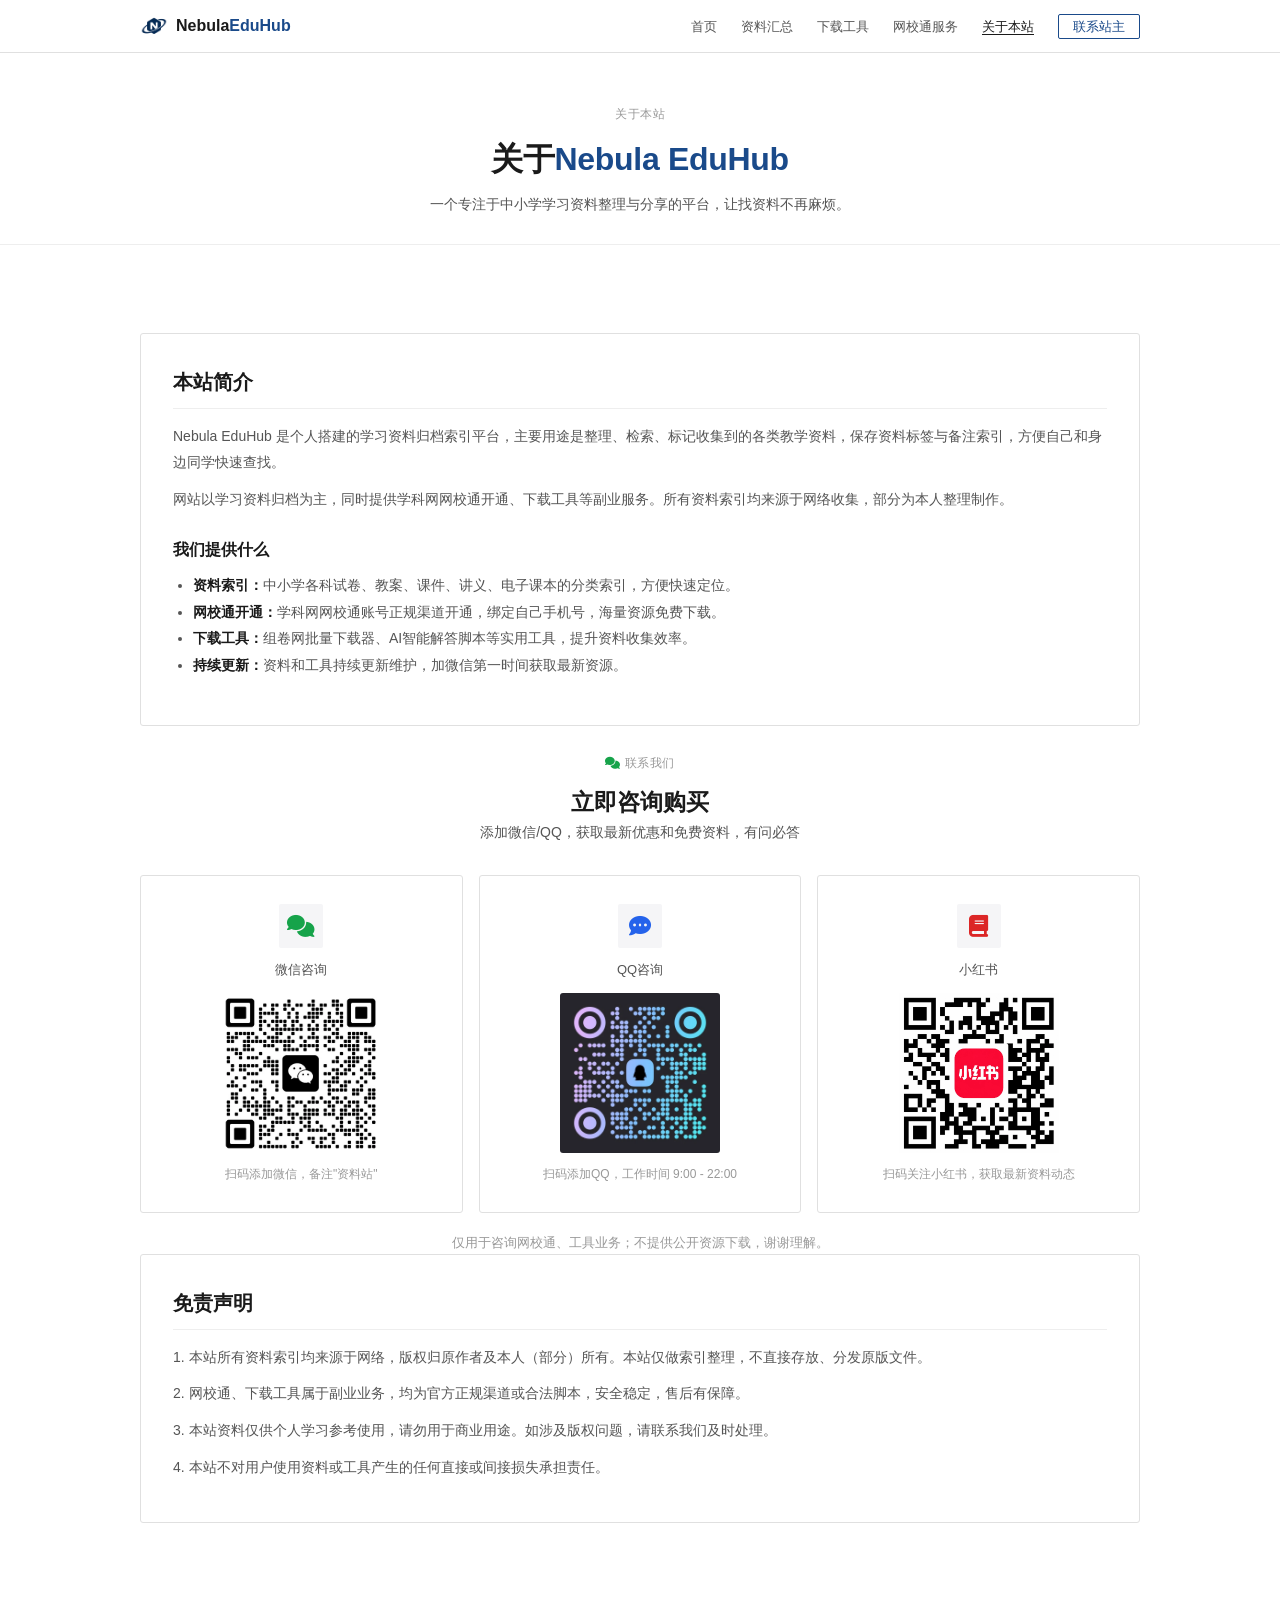
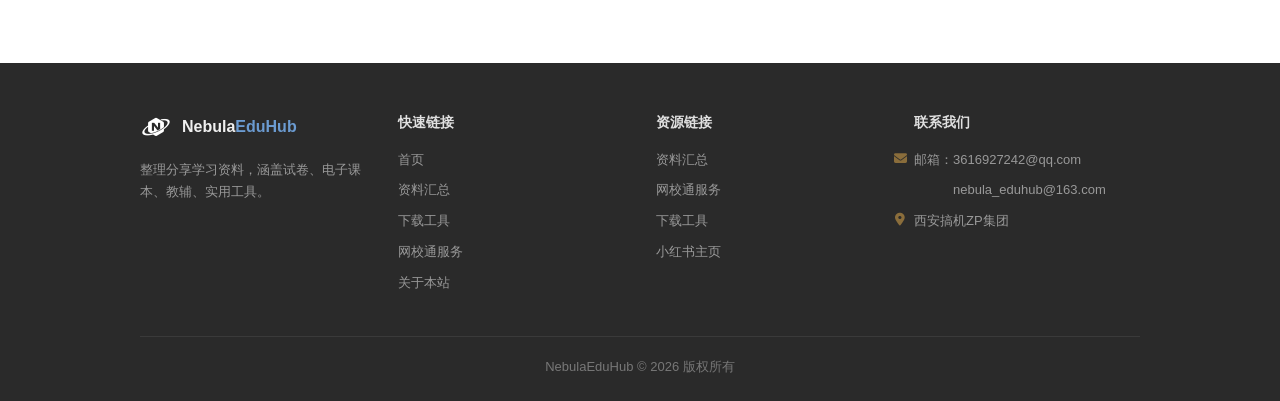
==== about.html @ 8f247d87 "同步JS中favicon版本号到v3" ====
<!DOCTYPE html>
<html lang="zh-CN">
<head>
    <meta charset="UTF-8">
    <meta name="viewport" content="width=device-width, initial-scale=1.0">
    <title>关于本站 - Nebula EduHub</title>
    <link rel="icon" type="image/png" href="favicon-light-32.png?v=3" data-favicon>
    <link rel="icon" href="favicon.ico?v=5" type="image/x-icon">
    <link rel="shortcut icon" href="favicon.ico?v=5" type="image/x-icon">
    <link rel="apple-touch-icon" href="apple-touch-icon-light.png?v=3">
<script>
(function(){
  function setFavicon(dark){
    var s=dark?'dark':'light';
    document.querySelectorAll('link[data-favicon]').forEach(function(l){
      l.href='favicon-'+s+'-32.png?v=3';
    });
    var ati=document.querySelector('link[rel="apple-touch-icon"]');
    if(ati) ati.href='apple-touch-icon-'+s+'.png?v=3';
  }
  var mq=window.matchMedia('(prefers-color-scheme: dark)');
  setFavicon(mq.matches);
  mq.addEventListener('change',function(e){setFavicon(e.matches);});
})();
</script>    <link rel="stylesheet" href="css/style.css">
    <link href="https://cdnjs.cloudflare.com/ajax/libs/font-awesome/6.7.2/css/all.min.css" rel="stylesheet">
</head>
<body>

<!-- 导航栏 -->
<nav class="navbar">
    <div class="container nav-inner">
        <a href="index.html" class="logo">
            <img src="images/logo.png" alt="NebulaEduHub" class="logo-icon">
            <span class="logo-text">Nebula<span>EduHub</span></span>
        </a>
        <ul class="nav-links" id="navLinks">
            <li><a href="index.html">首页</a></li>
            <li><a href="search.html">资料汇总</a></li>
            <li><a href="tools.html">下载工具</a></li>
            <li><a href="packages.html">网校通服务</a></li>
            <li><a href="about.html" class="active">关于本站</a></li>
            <li><a href="#contact" class="nav-cta">联系站主</a></li>
        </ul>
        <button class="menu-toggle" onclick="toggleMenu()"><i class="fa-solid fa-bars"></i></button>
    </div>
</nav>

<!-- 页面标题 -->
<section class="page-hero">
    <div class="container">
        <div class="badge">关于本站</div>
        <h1>关于<span>Nebula EduHub</span></h1>
        <p>一个专注于中小学学习资料整理与分享的平台，让找资料不再麻烦。</p>
    </div>
</section>

<!-- 关于内容 -->
<section class="section" class="mt-0">
    <div class="container">
        <div class="about-content">
            <h3>本站简介</h3>
            <p>Nebula EduHub 是个人搭建的学习资料归档索引平台，主要用途是整理、检索、标记收集到的各类教学资料，保存资料标签与备注索引，方便自己和身边同学快速查找。</p>
            <p>网站以学习资料归档为主，同时提供学科网网校通开通、下载工具等副业服务。所有资料索引均来源于网络收集，部分为本人整理制作。</p>

            <h4>我们提供什么</h4>
            <ul>
                <li><strong>资料索引：</strong>中小学各科试卷、教案、课件、讲义、电子课本的分类索引，方便快速定位。</li>
                <li><strong>网校通开通：</strong>学科网网校通账号正规渠道开通，绑定自己手机号，海量资源免费下载。</li>
                <li><strong>下载工具：</strong>组卷网批量下载器、AI智能解答脚本等实用工具，提升资料收集效率。</li>
                <li><strong>持续更新：</strong>资料和工具持续更新维护，加微信第一时间获取最新资源。</li>
            </ul>
        </div>

        <!-- 联系方式 -->
        <div id="contact" class="section-header" class="mt-50">
            <span class="section-tag"><i class="fa-solid fa-comments text-green"></i> 联系我们</span>
            <h2 class="section-title">立即咨询购买</h2>
            <p class="section-desc">添加微信/QQ，获取最新优惠和免费资料，有问必答</p>
        </div>

        <div class="contact-grid">
            <div class="contact-card">
                <div class="contact-icon" class="icon-bg-green"><i class="fa-solid fa-comments text-green"></i></div>
                <div class="label">微信咨询</div>
                <img src="images/wechat.png" alt="微信二维码" class="qr-img">
                <div class="hint">扫码添加微信，备注"资料站"</div>
            </div>
            <div class="contact-card">
                <div class="contact-icon" class="icon-bg-blue"><i class="fa-solid fa-comment-dots text-blue"></i></div>
                <div class="label">QQ咨询</div>
                <img src="images/qq.png" alt="QQ二维码" class="qr-img">
                <div class="hint">扫码添加QQ，工作时间 9:00 - 22:00</div>
            </div>
            <div class="contact-card">
                <div class="contact-icon" class="icon-bg-pink"><i class="fa-solid fa-book text-red"></i></div>
                <div class="label">小红书</div>
                <img src="images/xiaohongshu.png" alt="小红书二维码" class="qr-img">
                <div class="hint">扫码关注小红书，获取最新资料动态</div>
            </div>
        </div>

        <div class="text-center mt-20">
            <p class="text-small-muted">仅用于咨询网校通、工具业务；不提供公开资源下载，谢谢理解。</p>
        </div>

        <!-- 免责声明 -->
        <div class="about-content" class="mt-40">
            <h3>免责声明</h3>
            <p>1. 本站所有资料索引均来源于网络，版权归原作者及本人（部分）所有。本站仅做索引整理，不直接存放、分发原版文件。</p>
            <p>2. 网校通、下载工具属于副业业务，均为官方正规渠道或合法脚本，安全稳定，售后有保障。</p>
            <p>3. 本站资料仅供个人学习参考使用，请勿用于商业用途。如涉及版权问题，请联系我们及时处理。</p>
            <p>4. 本站不对用户使用资料或工具产生的任何直接或间接损失承担责任。</p>
        </div>
    </div>
</section>

<!-- 页脚 -->
<footer class="footer-new">
    <div class="container">
        <div class="footer-grid">
            <div class="footer-col">
                <div class="footer-brand">
                    <img src="images/logo.png" alt="NebulaEduHub" class="logo-icon">
                    <span>Nebula<span>EduHub</span></span>
                </div>
                <p class="footer-desc">整理分享学习资料，涵盖试卷、电子课本、教辅、实用工具。</p>
            </div>
            <div class="footer-col">
                <h4 class="footer-title">快速链接</h4>
                <ul class="footer-list">
                    <li><a href="index.html">首页</a></li>
                    <li><a href="search.html">资料汇总</a></li>
                    <li><a href="tools.html">下载工具</a></li>
                    <li><a href="packages.html">网校通服务</a></li>
                    <li><a href="about.html">关于本站</a></li>
                </ul>
            </div>
            <div class="footer-col">
                <h4 class="footer-title">资源链接</h4>
                <ul class="footer-list">
                    <li><a href="search.html">资料汇总</a></li>
                    <li><a href="packages.html">网校通服务</a></li>
                    <li><a href="tools.html">下载工具</a></li>
                    <li><a href="https://xhslink.cn/m/7uavnstEfuR" target="_blank">小红书主页</a></li>
                </ul>
            </div>
            <div class="footer-col">
                <h4 class="footer-title">联系我们</h4>
                <ul class="footer-list">
                    <li><i class="fa-solid fa-envelope footer-icon"></i>邮箱：<a href="mailto:3616927242@qq.com">3616927242@qq.com</a></li>
                    <li><span class="footer-spacer">邮箱：</span>nebula_eduhub@163.com</li>
                    <li><i class="fa-solid fa-location-dot footer-icon"></i>西安搞机ZP集团</li>
                </ul>
            </div>
        </div>
        <div class="footer-bottom">
            <p>NebulaEduHub © 2026 版权所有</p>
        </div>
    </div>
</footer>

<script src="js/main.js"></script>
</body>
</html>
---- css/style.css ----
/* ===== Nebula EduHub 统一样式（资深老程序员重构版） ===== */
* { margin: 0; padding: 0; box-sizing: border-box; }

:root {
  --primary: #1a4a8a;
  --primary-dark: #143a6e;
  --primary-light: #eef2f7;
  --accent: #8a6d3b;
  --accent-dark: #6d5630;
  --accent-light: #f5f0e8;
  --text: #1a1a1a;
  --text-secondary: #555;
  --text-muted: #999;
  --bg: #ffffff;
  --bg-alt: #f5f5f7;
  --card: #ffffff;
  --border: #e0e0e0;
  --border-soft: #eee;
  --success: #2a7a2a;
  --success-light: #e8f5e8;
  --danger: #c0392b;
  --radius: 3px;
  --radius-xs: 2px;
  --container-max: 1040px;
  --nav-height: 52px;
}

body {
  font-family: -apple-system, BlinkMacSystemFont, "PingFang SC",
               "Helvetica Neue", "Microsoft YaHei", Arial, sans-serif;
  background: var(--bg);
  color: var(--text);
  line-height: 1.6;
  font-size: 15px;
  -webkit-font-smoothing: antialiased;
}

.container {
  max-width: var(--container-max);
  margin: 0 auto;
  padding: 0 20px;
}

a { color: var(--primary); text-decoration: none; }
a:hover { text-decoration: underline; }

/* ===== 导航栏 ===== */
.navbar {
  background: #fff;
  border-bottom: 1px solid var(--border);
  position: sticky;
  top: 0;
  z-index: 100;
}
.nav-inner {
  display: flex;
  align-items: center;
  justify-content: space-between;
  height: var(--nav-height);
}
.logo {
  font-size: 16px;
  font-weight: 600;
  color: var(--text);
  display: flex;
  align-items: center;
  gap: 8px;
  text-decoration: none;
}
.logo:hover { text-decoration: none; }
.logo-icon {
  width: 28px;
  height: 28px;
  border-radius: var(--radius-xs);
  object-fit: cover;
  display: block;
}
.logo-text span { color: var(--primary); }
.nav-links {
  display: flex;
  gap: 24px;
  list-style: none;
  align-items: center;
}
.nav-links a {
  color: var(--text-secondary);
  font-size: 13px;
  font-weight: 400;
  transition: color .15s;
  text-decoration: none;
}
.nav-links a:hover, .nav-links a.active {
  color: var(--text);
  text-decoration: underline;
  text-underline-offset: 3px;
}
.nav-cta {
  border: 1px solid var(--primary);
  color: var(--primary) !important;
  padding: 4px 14px;
  border-radius: var(--radius-xs);
  font-size: 13px;
  font-weight: 500;
  transition: all .15s;
}
.nav-cta:hover {
  background: var(--primary);
  color: #fff !important;
  text-decoration: none;
}
.menu-toggle {
  display: none;
  background: none;
  border: none;
  font-size: 20px;
  cursor: pointer;
  color: var(--text);
  padding: 4px 8px;
}

/* ===== 页面标题区 ===== */
.page-hero {
  padding: 48px 0 28px;
  text-align: center;
  border-bottom: 1px solid var(--border-soft);
  margin-bottom: 32px;
}
.page-hero .badge {
  display: inline-block;
  font-size: 12px;
  font-weight: 500;
  color: var(--text-muted);
  margin-bottom: 10px;
  letter-spacing: .5px;
}
.page-hero h1 {
  font-size: 32px;
  font-weight: 600;
  margin-bottom: 8px;
  letter-spacing: -.3px;
}
.page-hero h1 span { color: var(--primary); }
.page-hero p {
  font-size: 14px;
  color: var(--text-secondary);
  max-width: 560px;
  margin: 0 auto;
}

/* ===== Hero（首页用，保持原样） ===== */
.hero {
  position: relative;
  min-height: calc(100vh - var(--nav-height));
  display: flex;
  align-items: center;
  padding: 60px 0;
  text-align: center;
  background-image: url('../images/hero-bg.jpg');
  background-size: cover;
  background-position: center;
  background-repeat: no-repeat;
  overflow: hidden;
}
.hero::before {
  content: '';
  position: absolute;
  inset: 0;
  background: rgba(255,255,255,0.7);
  z-index: 1;
}
.hero .container { position: relative; z-index: 2; width: 100%; }
.hero-badge {
  display: inline-flex;
  align-items: center;
  gap: 6px;
  background: var(--primary-light);
  color: var(--primary);
  padding: 5px 14px;
  border-radius: 20px;
  font-size: 13px;
  font-weight: 600;
  margin-bottom: 20px;
}
.hero h1 {
  font-size: 42px;
  font-weight: 800;
  line-height: 1.25;
  margin-bottom: 16px;
  letter-spacing: -0.5px;
}
.hero h1 span {
  color: var(--primary);
  font-size: clamp(1.2rem, 2vw, 1.8rem);
  font-weight: 600;
  display: block;
  text-align: center;
  margin-top: 16px;
}
.hero p {
  font-size: 16px;
  color: var(--text-secondary);
  max-width: 600px;
  margin: 0 auto 28px;
  line-height: 1.8;
}
.hero-buttons {
  display: flex;
  gap: 14px;
  justify-content: center;
  flex-wrap: wrap;
}

/* ===== 按钮 ===== */
.btn {
  display: inline-flex;
  align-items: center;
  gap: 6px;
  padding: 9px 22px;
  border-radius: var(--radius-xs);
  font-size: 14px;
  font-weight: 500;
  text-decoration: none;
  transition: all .15s;
  cursor: pointer;
  border: 1px solid transparent;
  font-family: inherit;
}
.btn:hover { text-decoration: none; }
.btn-primary {
  background: var(--primary);
  color: white;
  border-color: var(--primary);
}
.btn-primary:hover {
  background: var(--primary-dark);
  border-color: var(--primary-dark);
}
.btn-outline {
  background: white;
  color: var(--text);
  border: 1px solid var(--border);
}
.btn-outline:hover {
  border-color: var(--primary);
  color: var(--primary);
}
.btn-accent {
  background: var(--accent);
  color: white;
  border-color: var(--accent);
}
.btn-accent:hover { background: var(--accent-dark); border-color: var(--accent-dark); }
.btn-sm { padding: 7px 16px; font-size: 13px; }

/* ===== 数据统计 ===== */
.stats {
  display: grid;
  grid-template-columns: repeat(3, 1fr);
  gap: 16px;
  max-width: 700px;
  margin: 0 auto 48px;
}
.stat-card {
  background: white;
  border: 1px solid var(--border);
  border-radius: var(--radius);
  padding: 20px 16px;
  text-align: center;
}
.stat-number {
  font-size: 26px;
  font-weight: 600;
  color: var(--primary);
  margin-bottom: 4px;
  line-height: 1.3;
}
.stat-number sup { font-size: 14px; vertical-align: super; }
.stat-label { font-size: 13px; color: var(--text-secondary); }

/* ===== 区块通用 ===== */
.section { padding: 56px 0; }
.section-tight { padding-top: 12px; }
.section-alt {
  background: var(--bg-alt);
  border-top: 1px solid var(--border-soft);
  border-bottom: 1px solid var(--border-soft);
}
.section-header { text-align: center; margin-bottom: 32px; }
.section-tag {
  display: inline-block;
  font-size: 12px;
  font-weight: 500;
  color: var(--text-muted);
  padding: 2px 10px;
  margin-bottom: 10px;
  letter-spacing: .5px;
}
  letter-spacing: .5px;
}
.section-title {
  font-size: 28px;
  font-weight: 600;
  margin-bottom: 6px;
  letter-spacing: -.3px;
}
.section-desc { font-size: 14px; color: var(--text-secondary); }

/* ===== 主推产品卡 ===== */
.featured-card {
  background: var(--card);
  border: 1px solid var(--border);
  border-radius: var(--radius);
  padding: 32px 36px;
  display: grid;
  grid-template-columns: 1fr auto;
  gap: 32px;
  align-items: center;
}
.featured-badge {
  display: inline-block;
  font-size: 11px;
  font-weight: 500;
  color: var(--text-muted);
  border: 1px solid var(--border-soft);
  padding: 2px 8px;
  border-radius: var(--radius-xs);
  margin-bottom: 10px;
  letter-spacing: .5px;
}
.featured-card h3 {
  font-size: 22px;
  font-weight: 600;
  margin-bottom: 8px;
  letter-spacing: -.2px;
}
.featured-card > div > p {
  font-size: 14px;
  color: var(--text-secondary);
  margin-bottom: 16px;
}
.featured-list {
  list-style: none;
  display: grid;
  grid-template-columns: 1fr 1fr;
  gap: 8px 20px;
}
.featured-list li {
  font-size: 13px;
  color: var(--text-secondary);
  display: flex;
  align-items: center;
  gap: 6px;
}
.featured-list li::before {
  content: '✓';
  color: var(--success);
  font-weight: 600;
  font-size: 12px;
}
.featured-price {
  text-align: center;
  padding: 20px 28px;
  background: var(--primary-light);
  border-radius: var(--radius);
  min-width: 170px;
}
.featured-price .label { font-size: 12px; color: var(--text-secondary); margin-bottom: 4px; }
.featured-price .amount { font-size: 28px; font-weight: 600; color: var(--primary); }
.featured-price .amount small { font-size: 14px; font-weight: 500; }
.featured-price .btn {
  margin-top: 12px;
  width: 100%;
  justify-content: center;
  font-size: 13px;
  padding: 8px 16px;
}

/* ===== 筛选标签 ===== */
.filter-tabs {
  display: flex;
  gap: 8px;
  justify-content: center;
  flex-wrap: wrap;
  margin-bottom: 28px;
}
.filter-tab {
  padding: 6px 14px;
  border-radius: var(--radius-xs);
  font-size: 13px;
  font-weight: 500;
  background: white;
  border: 1px solid var(--border);
  color: var(--text-secondary);
  cursor: pointer;
  transition: all .15s;
  font-family: inherit;
}
.filter-tab:hover { border-color: var(--primary); color: var(--primary); }
.filter-tab.active { background: var(--primary); border-color: var(--primary); color: white; }

/* 筛选栏 */
.filter-bar {
  background: white;
  border: 1px solid var(--border);
  border-radius: var(--radius);
  padding: 18px 22px;
  margin-bottom: 24px;
  display: flex;
  gap: 12px;
  flex-wrap: wrap;
  align-items: flex-end;
  justify-content: center;
  margin-top: 16px;
}
.filter-bar .field { display: flex; flex-direction: column; gap: 4px; }
.filter-bar label { font-size: 12px; color: var(--text-muted); font-weight: 500; }
.filter-bar select, .filter-bar input {
  padding: 7px 12px;
  border: 1px solid var(--border);
  border-radius: var(--radius-xs);
  font-size: 13px;
  color: var(--text);
  background: white;
  font-family: inherit;
  min-width: 120px;
}
.filter-bar select:focus, .filter-bar input:focus {
  outline: none;
  border-color: var(--primary);
}
.filter-bar .btn { align-self: flex-end; }

/* ===== 资料卡片网格 ===== */
.resource-grid {
  display: grid;
  grid-template-columns: repeat(3, 1fr);
  gap: 16px;
}
.resource-card {
  background: var(--card);
  border: 1px solid var(--border);
  border-radius: var(--radius);
  padding: 20px;
  transition: border-color .15s;
  display: flex;
  flex-direction: column;
}
.resource-card:hover { border-color: var(--primary); }
.resource-icon {
  width: 36px;
  height: 36px;
  border-radius: var(--radius-xs);
  display: flex;
  align-items: center;
  justify-content: center;
  font-size: 16px;
  margin-bottom: 10px;
  background: #f5f5f7;
  color: var(--text-secondary);
}
.resource-icon i { font-size: 16px; }
.resource-type {
  display: inline-block;
  font-size: 11px;
  font-weight: 500;
  padding: 2px 8px;
  border-radius: var(--radius-xs);
  margin-bottom: 8px;
  color: var(--text-muted);
  border: 1px solid var(--border-soft);
  background: transparent;
}
.resource-card h4 {
  font-size: 15px;
  font-weight: 600;
  margin-bottom: 6px;
  line-height: 1.4;
}
.resource-meta {
  display: flex;
  gap: 10px;
  font-size: 12px;
  color: var(--text-muted);
  margin-bottom: 10px;
  flex-wrap: wrap;
}
.resource-desc {
  font-size: 13px;
  color: var(--text-secondary);
  line-height: 1.6;
  margin-bottom: 14px;
  flex: 1;
}
.resource-footer {
  display: flex;
  align-items: center;
  justify-content: space-between;
  padding-top: 12px;
  border-top: 1px solid var(--border-soft);
}
.resource-price { font-size: 16px; font-weight: 600; }
.resource-price.free { color: var(--success); }
.resource-price.paid { color: var(--accent-dark); }
.resource-btn {
  padding: 6px 14px;
  border-radius: var(--radius-xs);
  font-size: 12px;
  font-weight: 500;
  text-decoration: none;
  cursor: pointer;
  border: 1px solid var(--border);
  transition: all .15s;
  font-family: inherit;
  background: #fff;
  color: var(--text-secondary);
}
.btn-get { background: var(--primary-light); color: var(--primary); border-color: var(--primary-light); }
.btn-get:hover { background: var(--primary); color: white; border-color: var(--primary); text-decoration: none; }
.btn-buy { background: var(--accent-light); color: var(--accent-dark); border-color: var(--accent-light); }
.btn-buy:hover { background: var(--accent); color: white; border-color: var(--accent); text-decoration: none; }
.btn-xhs { background: #fff; border-color: #ff2442; color: #ff2442; }
.btn-xhs:hover { background: #fff0f2; text-decoration: none; }

/* 图标颜色工具类 */
.text-blue   { color: #2563eb; }
.text-green  { color: #16a34a; }
.text-yellow { color: #ca8a04; }
.text-indigo { color: #4f46e5; }
.text-pink   { color: #db2777; }
.text-red    { color: #dc2626; }

/* ===== 价格表 ===== */
.pricing-wrap {
  background: white;
  border: 1px solid var(--border);
  border-radius: var(--radius);
  padding: 28px;
  margin-bottom: 24px;
}
.pricing-wrap h3 { font-size: 18px; font-weight: 600; margin-bottom: 6px; text-align: center; }
.pricing-wrap .sub { text-align: center; font-size: 13px; color: var(--text-secondary); margin-bottom: 24px; }
.pricing-table { width: 100%; border-collapse: collapse; font-size: 14px; }
.pricing-table th, .pricing-table td { padding: 12px 16px; text-align: center; border-bottom: 1px solid var(--border-soft); }
.pricing-table th { background: var(--bg-alt); font-weight: 600; color: var(--text-secondary); font-size: 13px; }
.pricing-table th:first-child, .pricing-table td:first-child { text-align: left; }
.pricing-table td:first-child { font-weight: 500; }
.pricing-table tr:last-child td { border-bottom: none; }
.pricing-table .highlight { color: var(--primary); font-weight: 600; }
.pricing-notes {
  background: var(--accent-light);
  border: 1px solid #e8dcc8;
  border-radius: var(--radius);
  padding: 20px 24px;
}
.pricing-notes h4 { font-size: 14px; font-weight: 600; color: var(--accent-dark); margin-bottom: 10px; }
.pricing-notes ol { padding-left: 20px; font-size: 13px; color: var(--text-secondary); line-height: 1.9; }
.pricing-notes strong { color: var(--text); }

/* 套餐卡片 */
.package-grid {
  display: grid;
  grid-template-columns: repeat(3, 1fr);
  gap: 16px;
  margin-bottom: 30px;
}
.package-card {
  background: white;
  border: 1px solid var(--border);
  border-radius: var(--radius);
  padding: 28px 24px;
  text-align: center;
  position: relative;
  transition: border-color .15s;
}
.package-card:hover { border-color: var(--primary); }
.package-card.featured { border-color: var(--primary); }
.package-card .badge {
  position: absolute;
  top: -10px;
  left: 50%;
  transform: translateX(-50%);
  background: var(--primary);
  color: white;
  font-size: 11px;
  font-weight: 500;
  padding: 3px 12px;
  border-radius: var(--radius-xs);
}
.package-card h4 { font-size: 16px; font-weight: 600; margin-bottom: 6px; }
.package-card .desc { font-size: 13px; color: var(--text-muted); margin-bottom: 18px; }
.package-card .price { font-size: 28px; font-weight: 600; color: var(--primary); margin-bottom: 4px; }
.package-card .price small { font-size: 14px; font-weight: 500; color: var(--text-muted); }
.package-card .unit { font-size: 12px; color: var(--text-muted); margin-bottom: 20px; }
.package-card ul { list-style: none; text-align: left; margin-bottom: 24px; }
.package-card li {
  font-size: 13px;
  color: var(--text-secondary);
  padding: 5px 0;
  display: flex;
  align-items: center;
  gap: 8px;
}
.package-card li::before { content: '✓'; color: var(--success); font-weight: 600; }
.package-card .btn { width: 100%; justify-content: center; }

/* ===== 工具卡片 ===== */
.tool-grid {
  display: grid;
  grid-template-columns: repeat(3, 1fr);
  gap: 16px;
}
.tool-card {
  background: white;
  border: 1px solid var(--border);
  border-radius: var(--radius);
  padding: 22px;
  position: relative;
  transition: border-color .15s;
}
.tool-card:hover { border-color: var(--primary); }
.tool-tag {
  position: absolute;
  top: 16px; right: 16px;
  font-size: 11px;
  font-weight: 500;
  padding: 2px 8px;
  border-radius: var(--radius-xs);
  border: 1px solid var(--border-soft);
}
.tag-hot { background: #fff; color: var(--danger); border-color: #f5c6c6; }
.tag-new { background: #fff; color: var(--primary); border-color: #c6d8f0; }
.tool-icon {
  width: 40px;
  height: 40px;
  border-radius: var(--radius-xs);
  display: flex;
  align-items: center;
  justify-content: center;
  font-size: 20px;
  margin-bottom: 12px;
  background: #f5f5f7;
  color: var(--text-secondary);
}
.tool-card h4 { font-size: 16px; font-weight: 600; margin-bottom: 8px; }
.tool-card > p { font-size: 13px; color: var(--text-secondary); line-height: 1.6; margin-bottom: 14px; }
.tool-features { list-style: none; margin-bottom: 18px; }
.tool-features li {
  font-size: 12px;
  color: var(--text-secondary);
  padding: 3px 0;
  display: flex;
  align-items: center;
  gap: 6px;
}
.tool-features li::before { content: '✓'; color: var(--success); font-weight: 600; font-size: 11px; }
.tool-footer {
  display: flex;
  align-items: center;
  justify-content: space-between;
  padding-top: 12px;
  border-top: 1px solid var(--border-soft);
}
.tool-price { font-size: 16px; font-weight: 600; color: var(--accent-dark); }
.tool-price small { font-size: 12px; font-weight: 500; color: var(--text-muted); }

/* ===== 流程步骤 ===== */
.steps {
  display: grid;
  grid-template-columns: repeat(4, 1fr);
  gap: 16px;
}
.step-card {
  background: white;
  border: 1px solid var(--border);
  border-radius: var(--radius);
  padding: 24px 20px;
  text-align: center;
}
.step-number {
  width: 32px;
  height: 32px;
  background: var(--primary);
  color: white;
  border-radius: 50%;
  display: flex;
  align-items: center;
  justify-content: center;
  font-size: 14px;
  font-weight: 600;
  margin: 0 auto 12px;
}
.step-card h4 { font-size: 15px; font-weight: 600; margin-bottom: 6px; }
.step-card p { font-size: 12px; color: var(--text-secondary); line-height: 1.6; }

/* ===== 联系卡片 ===== */
.contact-grid {
  display: grid;
  grid-template-columns: repeat(3, 1fr);
  gap: 16px;
}
.contact-card {
  background: white;
  border: 1px solid var(--border);
  border-radius: var(--radius);
  padding: 28px 24px;
  text-align: center;
  transition: border-color .15s;
}
.contact-card:hover { border-color: var(--primary); }
.contact-icon {
  width: 44px;
  height: 44px;
  border-radius: var(--radius-xs);
  display: flex;
  align-items: center;
  justify-content: center;
  font-size: 22px;
  margin: 0 auto 12px;
  background: #f5f5f7;
  color: var(--text-secondary);
}
.contact-card .label { font-size: 13px; color: var(--text-secondary); margin-bottom: 4px; }
.contact-card .value { font-size: 16px; font-weight: 600; margin-bottom: 4px; word-break: break-all; }
.contact-card .hint { font-size: 12px; color: var(--text-muted); }
.contact-card .btn { margin-top: 14px; font-size: 13px; padding: 7px 18px; }

/* 关于页内容 */
.about-content {
  background: white;
  border: 1px solid var(--border);
  border-radius: var(--radius);
  padding: 32px;
  margin-bottom: 24px;
}
.about-content h3 {
  font-size: 20px;
  font-weight: 600;
  margin-bottom: 14px;
  padding-bottom: 10px;
  border-bottom: 1px solid var(--border-soft);
}
.about-content h4 { font-size: 16px; font-weight: 600; margin: 24px 0 10px; color: var(--text); }
.about-content p { font-size: 14px; color: var(--text-secondary); line-height: 1.9; margin-bottom: 10px; }
.about-content ul { padding-left: 20px; margin-bottom: 14px; }
.about-content li { font-size: 14px; color: var(--text-secondary); line-height: 1.9; }
.about-content strong { color: var(--text); }

/* 搜索框 */
.search-hero { max-width: 600px; margin: 0 auto 30px; }
.search-input-wrap {
  display: flex;
  background: white;
  border: 1px solid var(--border);
  border-radius: var(--radius-xs);
  padding: 4px;
  gap: 6px;
  transition: border-color .15s;
}
.search-input-wrap:focus-within { border-color: var(--primary); }
.search-input-wrap input {
  flex: 1;
  border: none;
  outline: none;
  padding: 8px 12px;
  font-size: 14px;
  color: var(--text);
  background: transparent;
  font-family: inherit;
}
.search-input-wrap input::placeholder { color: var(--text-muted); }
.search-input-wrap .btn { padding: 8px 22px; }

/* 资料列表（紧凑） */
.resource-list { display: flex; flex-direction: column; gap: 12px; }
.resource-row {
  background: white;
  border: 1px solid var(--border);
  border-radius: var(--radius);
  padding: 16px 20px;
  display: flex;
  align-items: center;
  gap: 16px;
  transition: border-color .15s;
}
.resource-row:hover { border-color: var(--primary); }
.resource-row .icon {
  width: 36px;
  height: 36px;
  border-radius: var(--radius-xs);
  display: flex;
  align-items: center;
  justify-content: center;
  font-size: 18px;
  flex-shrink: 0;
  background: #f5f5f7;
  color: var(--text-secondary);
}
.resource-row .body { flex: 1; min-width: 0; }
.resource-row h4 { font-size: 14px; font-weight: 600; margin-bottom: 4px; }
.resource-row .tags { display: flex; gap: 6px; flex-wrap: wrap; }
.resource-row .tag {
  font-size: 11px;
  padding: 2px 8px;
  border-radius: var(--radius-xs);
  background: var(--bg-alt);
  color: var(--text-secondary);
  font-weight: 500;
}
.resource-row .note { font-size: 12px; color: var(--text-muted); margin-top: 4px; }
.resource-row .action { flex-shrink: 0; }
.list-tip {
  text-align: center;
  font-size: 13px;
  color: var(--text-muted);
  margin-top: 20px;
  padding: 14px;
  background: white;
  border: 1px dashed var(--border);
  border-radius: var(--radius);
}

/* ===== 页脚 ===== */
.footer-new {
  background: #2a2a2a;
  color: #999;
  padding: 48px 0 24px;
  margin-top: 60px;
}
.footer-grid {
  display: grid;
  grid-template-columns: repeat(4, 1fr);
  gap: 32px;
  margin-bottom: 32px;
}
.footer-col { display: flex; flex-direction: column; }
.footer-brand {
  display: flex;
  align-items: center;
  gap: 10px;
  margin-bottom: 16px;
  font-size: 16px;
  font-weight: 600;
  color: #f0f0f0;
}
.footer-brand .logo-icon {
  width: 32px;
  height: 32px;
  border-radius: var(--radius-xs);
  object-fit: cover;
  display: block;
  filter: brightness(0) invert(1);
}
.footer-brand span span { color: #6b9bd1; }
.footer-desc { font-size: 13px; line-height: 1.7; color: #999; margin: 0; }
.footer-title { font-size: 14px; font-weight: 600; color: #e0e0e0; margin-bottom: 16px; }
.footer-list { list-style: none; padding: 0; margin: 0; }
.footer-list li { margin-bottom: 10px; font-size: 13px; position: relative; }
.footer-list a { color: #999; text-decoration: none; transition: color .15s; }
.footer-list a:hover { color: #6b9bd1; }
.footer-bottom {
  border-top: 1px solid #3a3a3a;
  padding-top: 20px;
  text-align: center;
  font-size: 13px;
  color: #777;
}
.footer-bottom p { margin: 0; }
.footer-icon {
  color: var(--accent);
  position: absolute;
  left: -22px;
  top: 2px;
  width: 16px;
  text-align: center;
}

/* ===== 近日动态卡片 ===== */
.news-grid {
  display: grid;
  grid-template-columns: repeat(3, 1fr);
  gap: 24px;
}
.news-card {
  background: #fff;
  border-radius: 10px;
  overflow: hidden;
  transition: all .25s ease;
  display: flex;
  flex-direction: column;
}
.news-card:hover {
  transform: translateY(-4px);
  box-shadow: 0 12px 32px rgba(0, 0, 0, 0.1);
}
.news-cover {
  position: relative;
  width: 100%;
  height: 200px;
  overflow: hidden;
}
.news-cover img {
  width: 100%;
  height: 100%;
  object-fit: cover;
  transition: transform .4s ease;
}
.news-card:hover .news-cover img {
  transform: scale(1.05);
}
.news-badge {
  position: absolute;
  top: 14px;
  right: 14px;
  padding: 4px 12px;
  border-radius: 4px;
  font-size: 12px;
  font-weight: 600;
  color: white;
  z-index: 2;
}
.news-badge.hot { background: var(--danger); }
.news-badge.new { background: var(--primary); }
.news-body {
  padding: 20px 22px;
  flex: 1;
  display: flex;
  flex-direction: column;
}
.news-title {
  font-size: 17px;
  font-weight: 600;
  color: var(--text);
  margin-bottom: 10px;
  line-height: 1.4;
}
.news-desc {
  font-size: 13px;
  color: var(--text-secondary);
  line-height: 1.7;
  margin-bottom: 18px;
  flex: 1;
}
.news-footer {
  display: flex;
  align-items: center;
  justify-content: space-between;
  padding-top: 14px;
  border-top: 1px solid var(--border-soft);
}
.news-date {
  font-size: 13px;
  color: var(--text-muted);
}
.news-link {
  font-size: 13px;
  font-weight: 600;
  color: var(--primary);
  text-decoration: none;
  transition: color .15s;
}
.news-link:hover {
  color: var(--primary-dark);
  text-decoration: none;
}
@media (max-width: 900px) {
  .news-grid { grid-template-columns: repeat(2, 1fr); }
}
@media (max-width: 640px) {
  .news-grid { grid-template-columns: 1fr; }
}
/* ===== 资料卡片（资料汇总/首页通用）===== */
.material-grid {
  display: grid;
  grid-template-columns: repeat(3, 1fr);
  gap: 16px;
}
.material-card {
  background: #fff;
  border: 1px solid #e0e7ef;
  border-radius: 6px;
  overflow: hidden;
  display: flex;
  flex-direction: column;
  transition: all .2s;
  position: relative;
}
.material-card::before {
  content: '';
  position: absolute;
  top: 0; left: 0; right: 0;
  height: 2px;
  background: linear-gradient(90deg, #0066ff, #00d4ff);
  z-index: 2;
}
.material-card:hover {
  border-color: #0066ff;
  box-shadow: 0 4px 24px rgba(0, 102, 255, 0.18);
  transform: translateY(-3px);
}
.material-cover {
  width: 100%;
  height: 96px;
  background-size: cover;
  background-position: center;
  background-repeat: no-repeat;
  flex-shrink: 0;
  position: relative;
}
.material-cover::after {
  content: '';
  position: absolute;
  inset: 0;
  background: linear-gradient(180deg, transparent 50%, rgba(0,0,0,0.15) 100%);
}
.material-info {
  padding: 14px 16px;
  flex: 1;
  display: flex;
  flex-direction: column;
}
.material-name {
  font-size: 14px;
  font-weight: 600;
  color: #1a1a1a;
  margin-bottom: 8px;
  line-height: 1.4;
  display: -webkit-box;
  -webkit-line-clamp: 2;
  -webkit-box-orient: vertical;
  overflow: hidden;
}
.material-meta {
  font-size: 12px;
  color: #888;
  margin-bottom: 12px;
  flex: 1;
  line-height: 1.5;
}
.material-actions {
  display: flex;
  gap: 8px;
  padding-top: 12px;
  border-top: 1px solid #f0f2f5;
}
.material-btn {
  flex: 1;
  padding: 7px 0;
  border-radius: 4px;
  font-size: 12px;
  font-weight: 500;
  text-decoration: none;
  cursor: pointer;
  border: 1px solid #e0e7ef;
  background: #fff;
  color: #555;
  text-align: center;
  transition: all .15s;
  font-family: inherit;
}
.material-btn:hover { text-decoration: none; }
.btn-preview {
  background: #0066ff;
  border-color: #0066ff;
  color: #fff;
}
.btn-preview:hover {
  background: #0052cc;
  border-color: #0052cc;
  box-shadow: 0 2px 10px rgba(0, 102, 255, 0.35);
}
.btn-download {
  background: #fff;
  border-color: #0066ff;
  color: #0066ff;
}
.btn-download:hover { background: #f0f5ff; }
.btn-xhs {
  background: #fff;
  border-color: #ff2442;
  color: #ff2442;
}
.btn-xhs:hover { background: #fff0f2; }
@media (max-width: 900px) {
  .material-grid { grid-template-columns: repeat(2, 1fr); }
}
@media (max-width: 640px) {
  .material-grid { grid-template-columns: 1fr; }
}
/* ===== 工具类 ===== */
.text-center { text-align: center; }
.mt-0 { margin-top: 0 !important; }
.mt-20 { margin-top: 20px; }
.mt-30 { margin-top: 30px; }
.mt-40 { margin-top: 40px; }
.mt-50 { margin-top: 50px; }
.muted { color: var(--text-muted); }
.offline { opacity: 0.6; position: relative; }
.offline-badge {
  position: absolute;
  top: 12px; right: 12px;
  background: #c0392b;
  color: white;
  padding: 4px 10px;
  border-radius: var(--radius-xs);
  font-size: 12px;
  font-weight: 600;
  z-index: 1;
}
.tool-card.offline .tool-features li { color: var(--text-muted); }
.tool-card.offline .tool-price {
  color: var(--text-muted);
  text-decoration: line-through;
}
.btn-offline {
  background: var(--bg-alt);
  color: var(--text-muted);
  padding: 8px 16px;
  border-radius: var(--radius-xs);
  font-size: 13px;
  font-weight: 600;
  cursor: not-allowed;
  display: inline-block;
}
.icon-bg-blue   { background: #e8f0fe !important; }
.icon-bg-green  { background: #e6f4ea !important; }
.icon-bg-yellow { background: #fef7e0 !important; }
.icon-bg-pink   { background: #fce7f3 !important; }
.icon-bg-indigo { background: #e0e7ff !important; }
.icon-bg-red    { background: #fee2e2 !important; }
.search-btn {
  padding: 8px 24px;
  border: none;
  border-radius: var(--radius-xs);
  background: var(--primary);
  color: white;
  font-size: 14px;
  font-weight: 600;
  cursor: pointer;
  white-space: nowrap;
  font-family: inherit;
}
.filter-btn {
  padding: 8px 18px;
  border: 1px solid var(--primary);
  border-radius: var(--radius-xs);
  font-size: 14px;
  background: var(--primary);
  cursor: pointer;
  color: white;
  font-weight: 600;
  font-family: inherit;
}
.filter-btn-reset {
  padding: 8px 18px;
  border: 1px solid var(--border);
  border-radius: var(--radius-xs);
  font-size: 14px;
  background: var(--bg-alt);
  cursor: pointer;
  color: var(--text-secondary);
  font-family: inherit;
}
.footer-spacer { visibility: hidden; }
.qr-img {
  width: 160px;
  height: 160px;
  margin: 12px auto;
  border-radius: var(--radius);
  display: block;
}
.text-small-muted {
  font-size: 13px;
  color: var(--text-muted);
}
.toggle-all-btn {
  padding: 10px 32px;
  border: none;
  border-radius: var(--radius-xs);
  background: var(--primary);
  color: white;
  font-size: 15px;
  font-weight: 600;
  cursor: pointer;
  transition: all .15s;
  font-family: inherit;
}
.toggle-all-btn:hover { background: var(--primary-dark); }
.toggle-all-btn.expanded { background: var(--text-secondary); }
.toggle-all-btn.expanded:hover { background: var(--text); }
#toggleAllWrap { margin-bottom: 32px; }
.filter-result {
  text-align: center;
  margin-top: 12px;
  font-size: 13px;
  color: var(--text-muted);
}
.empty-state {
  text-align: center;
  padding: 60px 20px;
  color: var(--text-muted);
}
.empty-state .icon { font-size: 48px; margin-bottom: 16px; }
.empty-state .title { font-size: 16px; }
.empty-state .hint { font-size: 13px; margin-top: 8px; }
.xhs-inline-btn {
  background: #fce7f3;
  color: #be185d;
}
.grid-full { grid-column: 1 / -1; }
/* ===== 响应式 ===== */
@media (max-width: 900px) {
  .resource-grid, .tool-grid, .contact-grid, .package-grid {
    grid-template-columns: repeat(2, 1fr);
  }
  .steps { grid-template-columns: repeat(2, 1fr); }
  .featured-card { grid-template-columns: 1fr; }
  .featured-price { width: 100%; }
}
@media (max-width: 640px) {
  .nav-links { display: none; }
  .nav-cta { display: none; }
  .menu-toggle { display: block; }
  .nav-links.mobile-open {
    display: flex;
    flex-direction: column;
    position: absolute;
    top: var(--nav-height); left: 0; right: 0;
    background: white;
    padding: 16px 20px;
    border-bottom: 1px solid var(--border);
    gap: 14px;
    align-items: flex-start;
  }
  .nav-links.mobile-open .nav-cta { display: inline-block; margin-top: 4px; }
  .hero h1 { font-size: 30px; }
  .hero { padding: 40px 0 30px; }
  .page-hero h1 { font-size: 26px; }
  .stats { grid-template-columns: 1fr; gap: 12px; }
  .resource-grid, .tool-grid, .contact-grid, .steps, .package-grid {
    grid-template-columns: 1fr;
  }
  .section-title { font-size: 22px; }
  .featured-list { grid-template-columns: 1fr; }
  .pricing-table { font-size: 12px; }
  .pricing-table th, .pricing-table td { padding: 10px 8px; }
  .filter-bar { flex-direction: column; align-items: stretch; }
  .filter-bar select, .filter-bar input { width: 100%; }
  .resource-row { flex-direction: column; align-items: flex-start; }
  .resource-row .action { width: 100%; }
  .resource-row .action .btn { width: 100%; justify-content: center; }
  .about-content { padding: 24px 20px; }
  .footer-grid { grid-template-columns: repeat(2, 1fr); gap: 24px; }
}
@media (max-width: 480px) {
  .footer-grid { grid-template-columns: 1fr; }
}
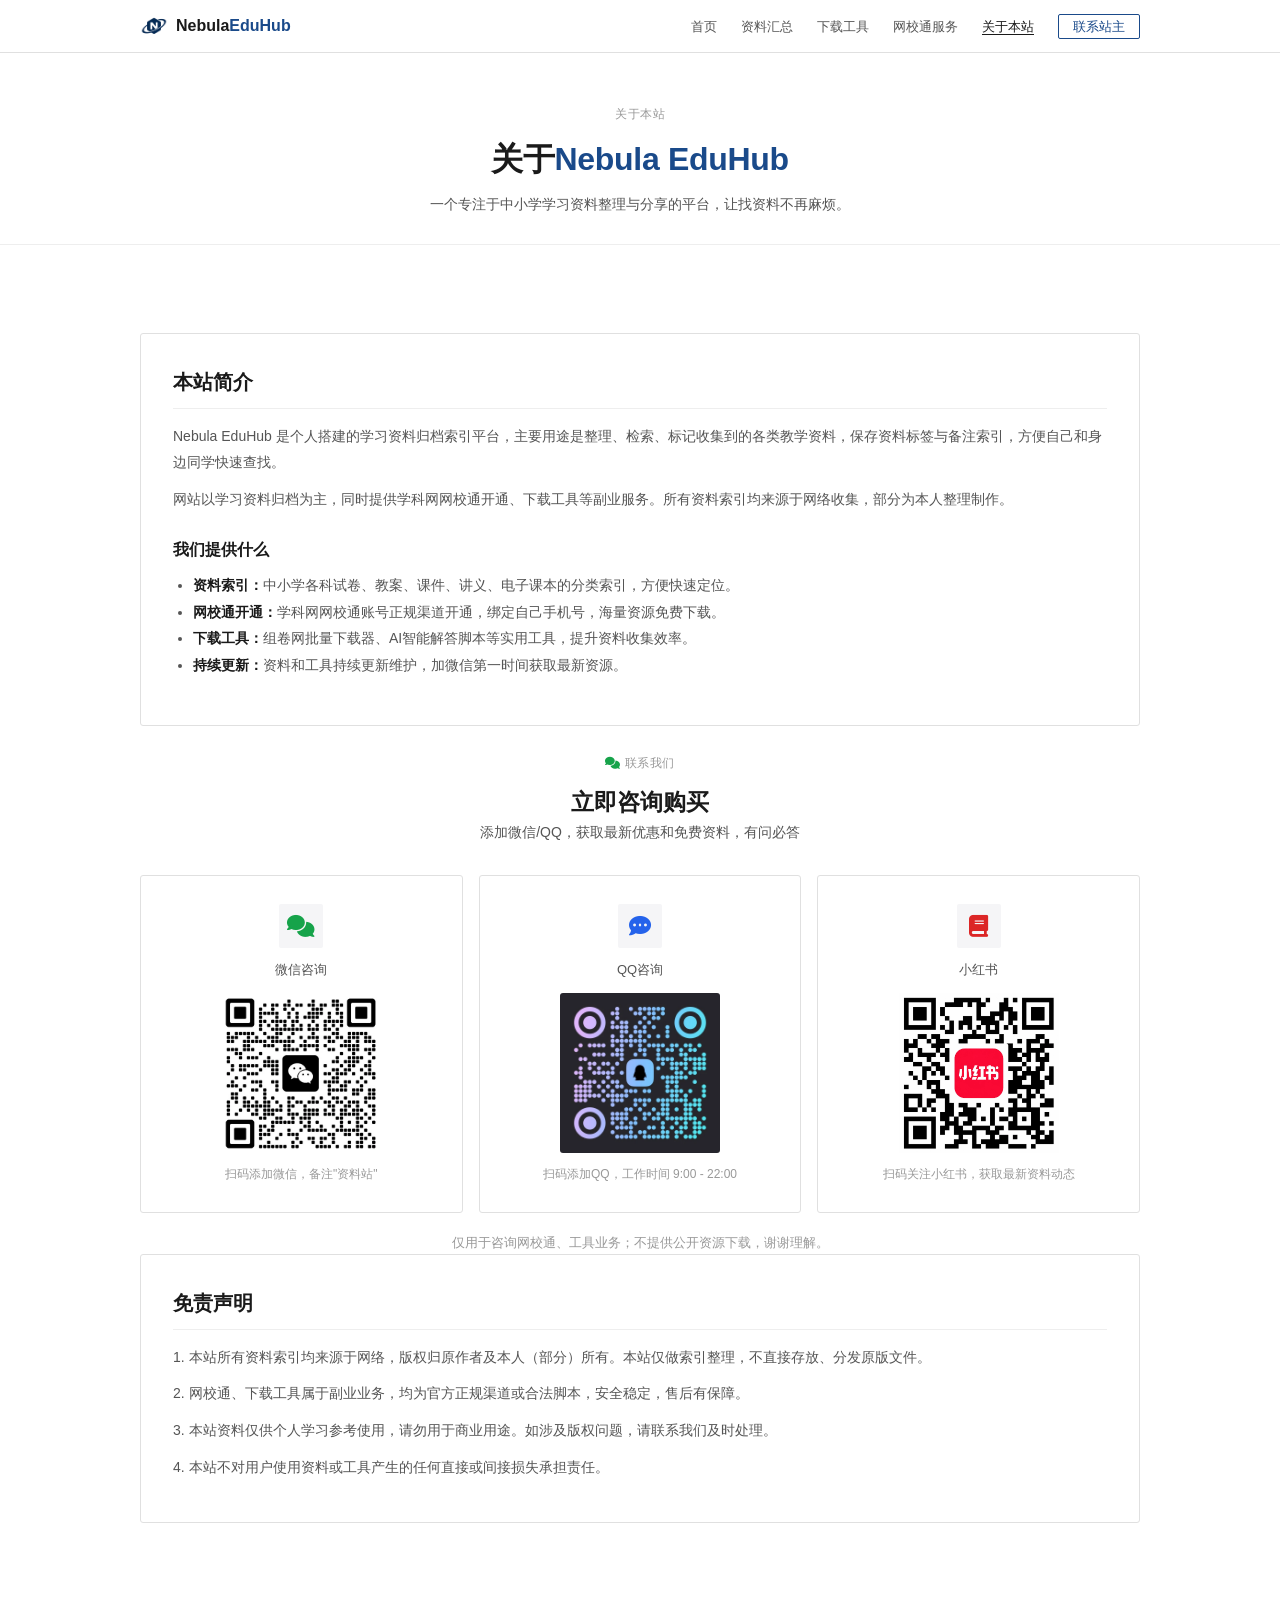
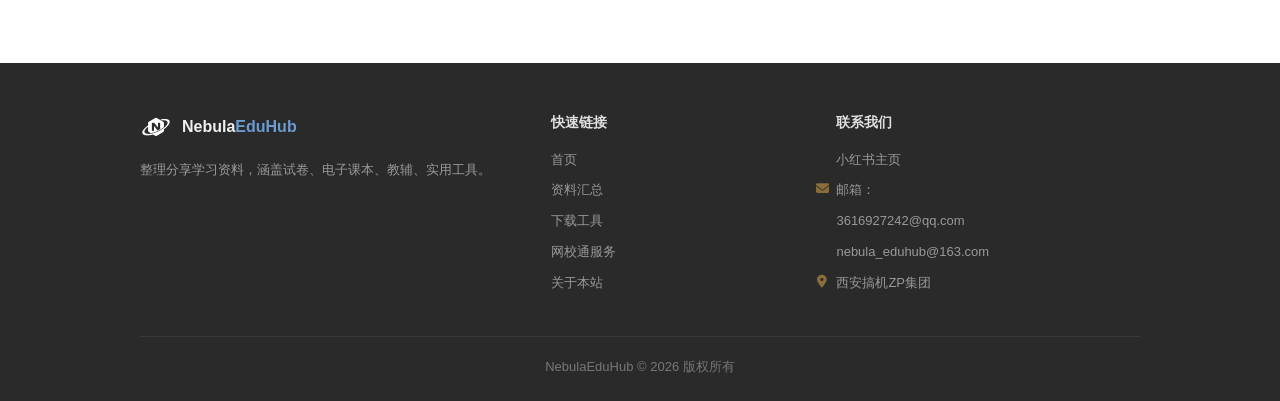
==== commit 067d9b79: "页脚排版改版：照搬nebula-eduhub风格，3列布局 1. 删除'资源链接'整列 2. '联系我们'列新增'小红书主页'在最顶部（可跳转） 3. 邮箱排版调整：'邮箱：'单独一行带FA信封图标，" ====
--- a/about.html
+++ b/about.html
@@ -137,19 +137,12 @@
                 </ul>
             </div>
             <div class="footer-col">
-                <h4 class="footer-title">资源链接</h4>
-                <ul class="footer-list">
-                    <li><a href="search.html">资料汇总</a></li>
-                    <li><a href="packages.html">网校通服务</a></li>
-                    <li><a href="tools.html">下载工具</a></li>
-                    <li><a href="https://xhslink.cn/m/7uavnstEfuR" target="_blank">小红书主页</a></li>
-                </ul>
-            </div>
-            <div class="footer-col">
                 <h4 class="footer-title">联系我们</h4>
                 <ul class="footer-list">
-                    <li><i class="fa-solid fa-envelope footer-icon"></i>邮箱：<a href="mailto:3616927242@qq.com">3616927242@qq.com</a></li>
-                    <li><span class="footer-spacer">邮箱：</span>nebula_eduhub@163.com</li>
+                    <li><a href="https://xhslink.cn/m/9GySSeTyLFQ" target="_blank">小红书主页</a></li>
+                    <li><i class="fa-solid fa-envelope footer-icon"></i>邮箱：</li>
+                    <li><a href="mailto:3616927242@qq.com">3616927242@qq.com</a></li>
+                    <li>nebula_eduhub@163.com</li>
                     <li><i class="fa-solid fa-location-dot footer-icon"></i>西安搞机ZP集团</li>
                 </ul>
             </div>
--- a/css/style.css
+++ b/css/style.css
@@ -828,7 +828,7 @@
 }
 .footer-grid {
   display: grid;
-  grid-template-columns: repeat(4, 1fr);
+  grid-template-columns: 1.5fr 1fr 1.2fr;
   gap: 32px;
   margin-bottom: 32px;
 }
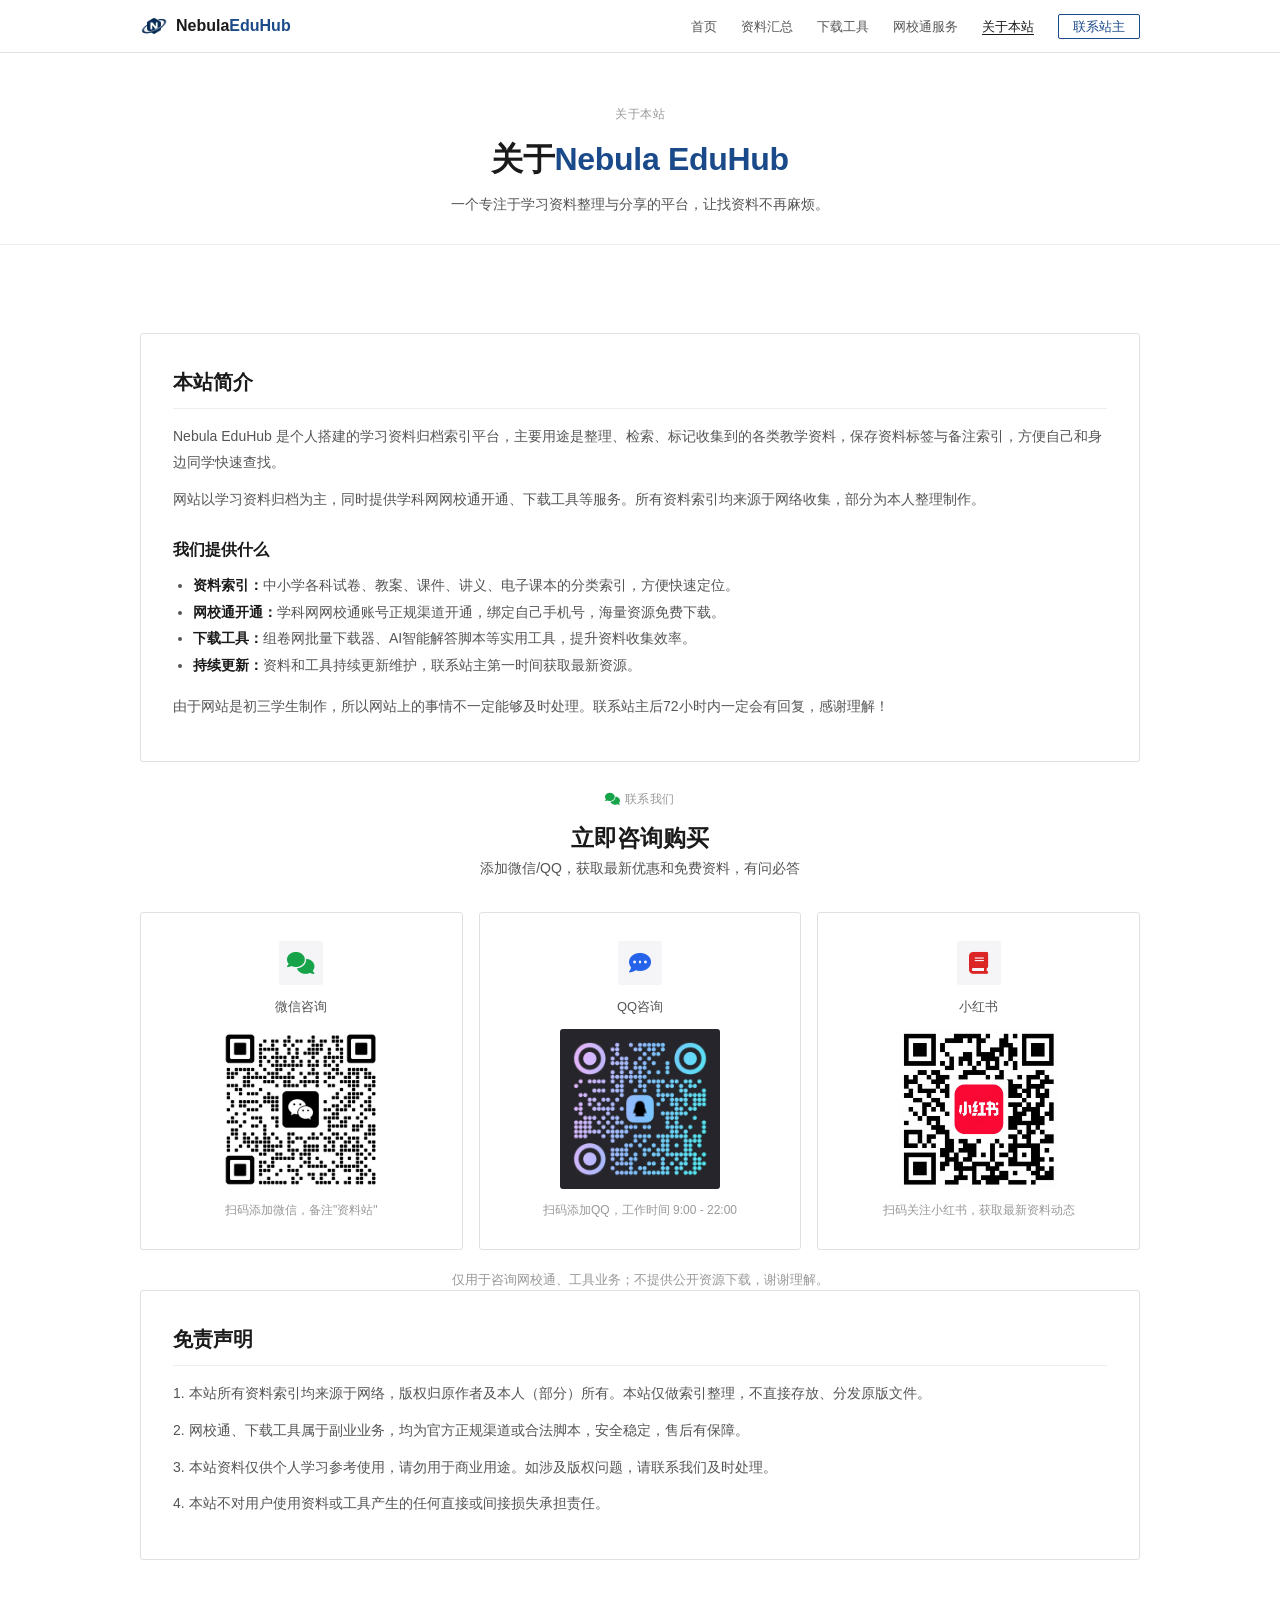
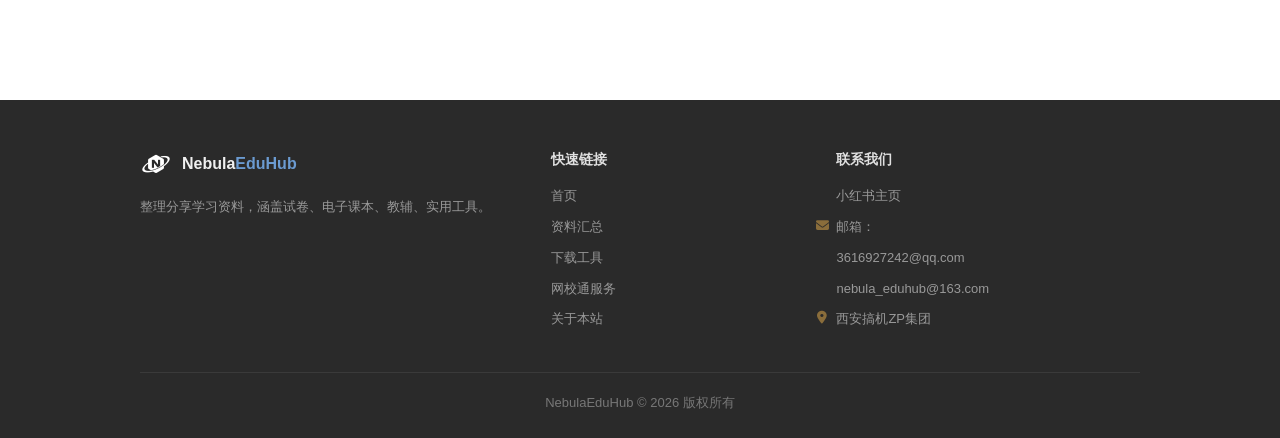
==== commit 50a43825: "更新 about.html" ====
--- a/about.html
+++ b/about.html
@@ -3,7 +3,7 @@
 <head>
     <meta charset="UTF-8">
     <meta name="viewport" content="width=device-width, initial-scale=1.0">
-    <title>关于本站 - Nebula EduHub</title>
+    <title>关于本站-Nebula EduHub</title>
     <link rel="icon" type="image/png" href="favicon-light-32.png?v=3" data-favicon>
     <link rel="icon" href="favicon.ico?v=5" type="image/x-icon">
     <link rel="shortcut icon" href="favicon.ico?v=5" type="image/x-icon">
@@ -51,7 +51,7 @@
     <div class="container">
         <div class="badge">关于本站</div>
         <h1>关于<span>Nebula EduHub</span></h1>
-        <p>一个专注于中小学学习资料整理与分享的平台，让找资料不再麻烦。</p>
+        <p>一个专注于学习资料整理与分享的平台，让找资料不再麻烦。</p>
     </div>
 </section>
 
@@ -61,15 +61,17 @@
         <div class="about-content">
             <h3>本站简介</h3>
             <p>Nebula EduHub 是个人搭建的学习资料归档索引平台，主要用途是整理、检索、标记收集到的各类教学资料，保存资料标签与备注索引，方便自己和身边同学快速查找。</p>
-            <p>网站以学习资料归档为主，同时提供学科网网校通开通、下载工具等副业服务。所有资料索引均来源于网络收集，部分为本人整理制作。</p>
+            <p>网站以学习资料归档为主，同时提供学科网网校通开通、下载工具等服务。所有资料索引均来源于网络收集，部分为本人整理制作。</p>
 
             <h4>我们提供什么</h4>
             <ul>
                 <li><strong>资料索引：</strong>中小学各科试卷、教案、课件、讲义、电子课本的分类索引，方便快速定位。</li>
                 <li><strong>网校通开通：</strong>学科网网校通账号正规渠道开通，绑定自己手机号，海量资源免费下载。</li>
                 <li><strong>下载工具：</strong>组卷网批量下载器、AI智能解答脚本等实用工具，提升资料收集效率。</li>
-                <li><strong>持续更新：</strong>资料和工具持续更新维护，加微信第一时间获取最新资源。</li>
+                <li><strong>持续更新：</strong>资料和工具持续更新维护，联系站主第一时间获取最新资源。</li>
             </ul>
+            
+            <p>由于网站是初三学生制作，所以网站上的事情不一定能够及时处理。联系站主后72小时内一定会有回复，感谢理解！</p>
         </div>
 
         <!-- 联系方式 -->
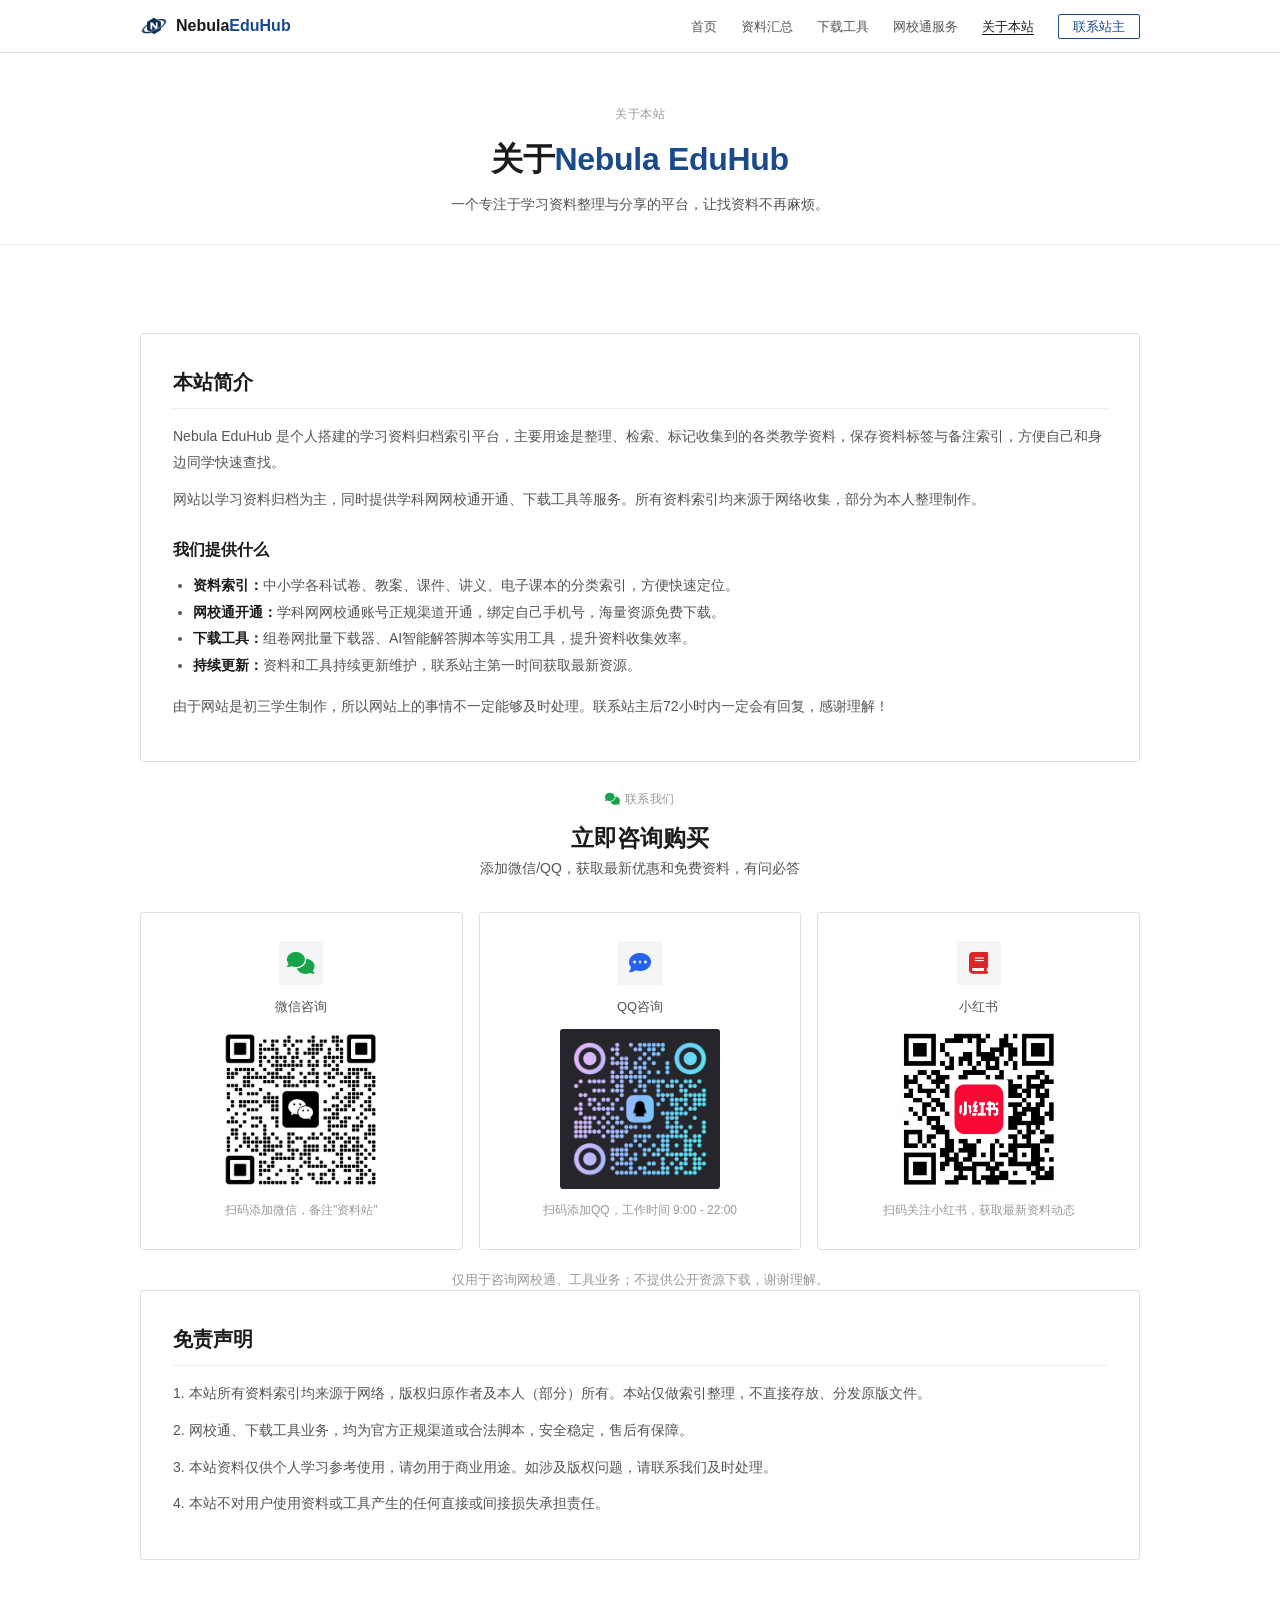
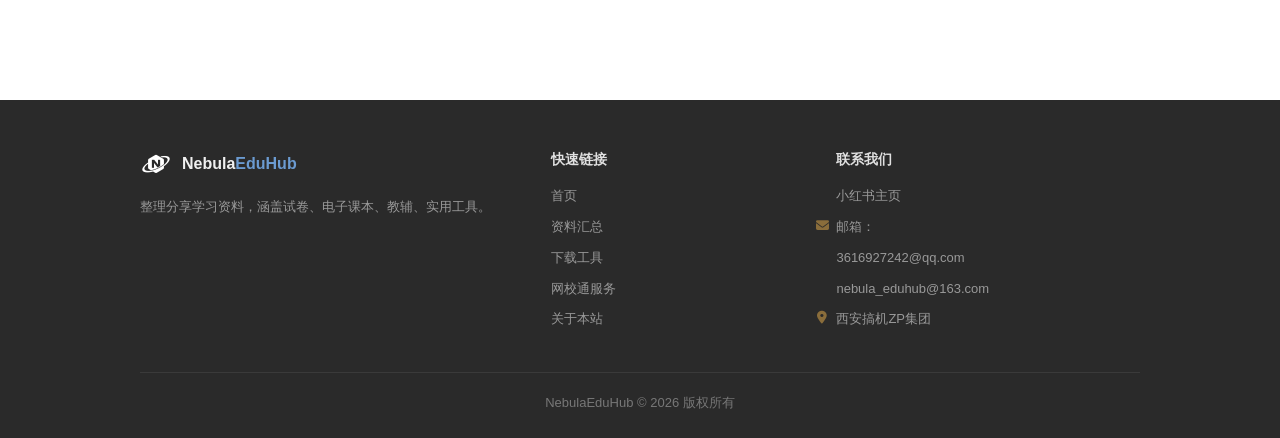
==== commit e307e19a: "更新 about.html" ====
--- a/about.html
+++ b/about.html
@@ -110,7 +110,7 @@
         <div class="about-content" class="mt-40">
             <h3>免责声明</h3>
             <p>1. 本站所有资料索引均来源于网络，版权归原作者及本人（部分）所有。本站仅做索引整理，不直接存放、分发原版文件。</p>
-            <p>2. 网校通、下载工具属于副业业务，均为官方正规渠道或合法脚本，安全稳定，售后有保障。</p>
+            <p>2. 网校通、下载工具业务，均为官方正规渠道或合法脚本，安全稳定，售后有保障。</p>
             <p>3. 本站资料仅供个人学习参考使用，请勿用于商业用途。如涉及版权问题，请联系我们及时处理。</p>
             <p>4. 本站不对用户使用资料或工具产生的任何直接或间接损失承担责任。</p>
         </div>
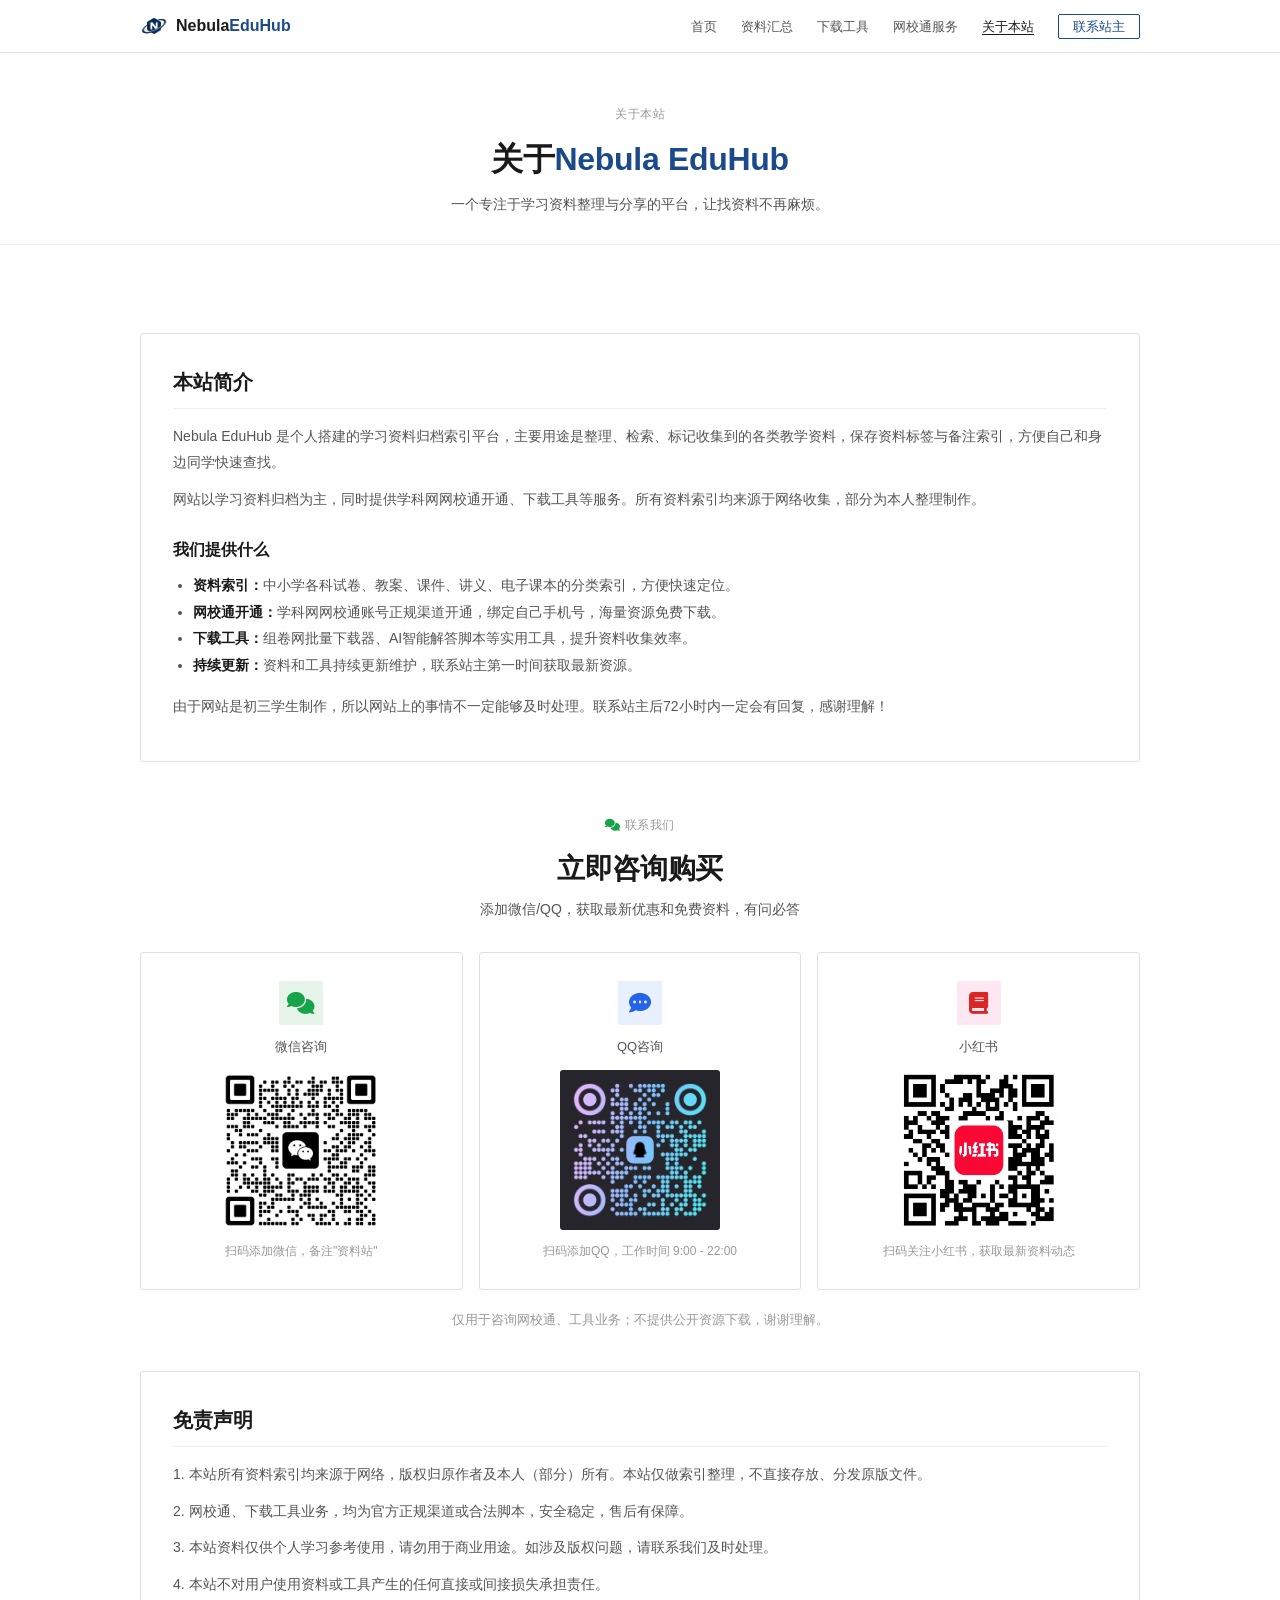
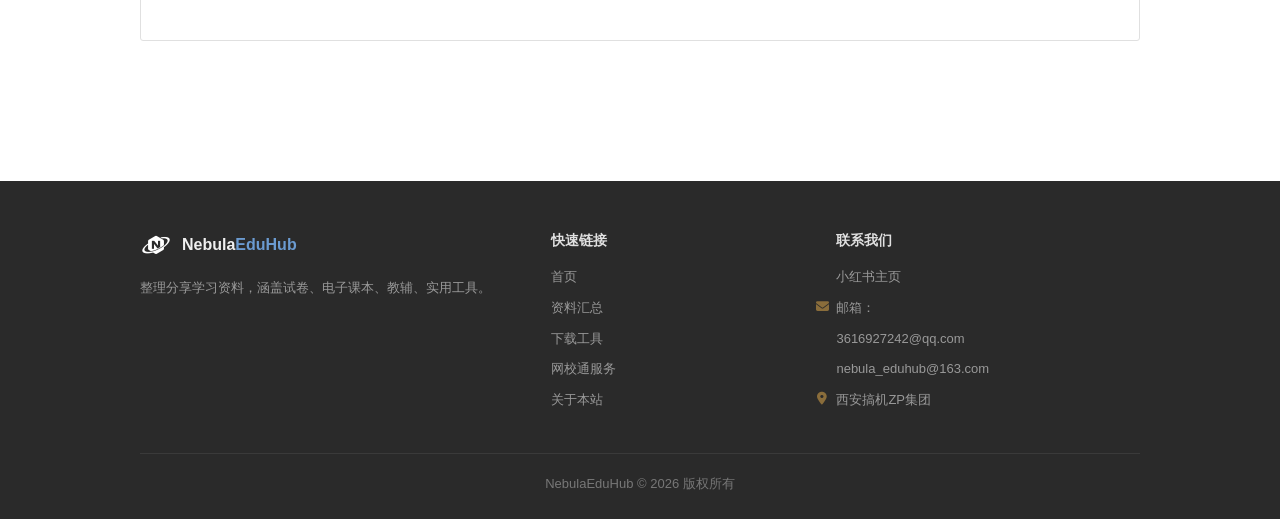
==== commit 9ab0b0cc: "代码专业化重构：资深老程序员规范，纯结构优化不改功能 1. 提取5个页面重复的favicon内联脚本 → js/favicon.js    （统一管理，添加严格模式和版本常量）  2. 提取searc" ====
--- a/about.html
+++ b/about.html
@@ -3,26 +3,13 @@
 <head>
     <meta charset="UTF-8">
     <meta name="viewport" content="width=device-width, initial-scale=1.0">
+    <meta name="description" content="Nebula EduHub是个人搭建的学习资料归档索引平台，整理分享中小学各科试卷、电子课本、教辅资料。">
     <title>关于本站-Nebula EduHub</title>
     <link rel="icon" type="image/png" href="favicon-light-32.png?v=3" data-favicon>
     <link rel="icon" href="favicon.ico?v=5" type="image/x-icon">
     <link rel="shortcut icon" href="favicon.ico?v=5" type="image/x-icon">
     <link rel="apple-touch-icon" href="apple-touch-icon-light.png?v=3">
-<script>
-(function(){
-  function setFavicon(dark){
-    var s=dark?'dark':'light';
-    document.querySelectorAll('link[data-favicon]').forEach(function(l){
-      l.href='favicon-'+s+'-32.png?v=3';
-    });
-    var ati=document.querySelector('link[rel="apple-touch-icon"]');
-    if(ati) ati.href='apple-touch-icon-'+s+'.png?v=3';
-  }
-  var mq=window.matchMedia('(prefers-color-scheme: dark)');
-  setFavicon(mq.matches);
-  mq.addEventListener('change',function(e){setFavicon(e.matches);});
-})();
-</script>    <link rel="stylesheet" href="css/style.css">
+<script src="js/favicon.js"></script>    <link rel="stylesheet" href="css/style.css">
     <link href="https://cdnjs.cloudflare.com/ajax/libs/font-awesome/6.7.2/css/all.min.css" rel="stylesheet">
 </head>
 <body>
@@ -56,7 +43,7 @@
 </section>
 
 <!-- 关于内容 -->
-<section class="section" class="mt-0">
+<section class="section mt-0">
     <div class="container">
         <div class="about-content">
             <h3>本站简介</h3>
@@ -75,7 +62,7 @@
         </div>
 
         <!-- 联系方式 -->
-        <div id="contact" class="section-header" class="mt-50">
+        <div id="contact" class="section-header mt-50">
             <span class="section-tag"><i class="fa-solid fa-comments text-green"></i> 联系我们</span>
             <h2 class="section-title">立即咨询购买</h2>
             <p class="section-desc">添加微信/QQ，获取最新优惠和免费资料，有问必答</p>
@@ -83,19 +70,19 @@
 
         <div class="contact-grid">
             <div class="contact-card">
-                <div class="contact-icon" class="icon-bg-green"><i class="fa-solid fa-comments text-green"></i></div>
+                <div class="contact-icon icon-bg-green"><i class="fa-solid fa-comments text-green"></i></div>
                 <div class="label">微信咨询</div>
                 <img src="images/wechat.png" alt="微信二维码" class="qr-img">
                 <div class="hint">扫码添加微信，备注"资料站"</div>
             </div>
             <div class="contact-card">
-                <div class="contact-icon" class="icon-bg-blue"><i class="fa-solid fa-comment-dots text-blue"></i></div>
+                <div class="contact-icon icon-bg-blue"><i class="fa-solid fa-comment-dots text-blue"></i></div>
                 <div class="label">QQ咨询</div>
                 <img src="images/qq.png" alt="QQ二维码" class="qr-img">
                 <div class="hint">扫码添加QQ，工作时间 9:00 - 22:00</div>
             </div>
             <div class="contact-card">
-                <div class="contact-icon" class="icon-bg-pink"><i class="fa-solid fa-book text-red"></i></div>
+                <div class="contact-icon icon-bg-pink"><i class="fa-solid fa-book text-red"></i></div>
                 <div class="label">小红书</div>
                 <img src="images/xiaohongshu.png" alt="小红书二维码" class="qr-img">
                 <div class="hint">扫码关注小红书，获取最新资料动态</div>
@@ -107,7 +94,7 @@
         </div>
 
         <!-- 免责声明 -->
-        <div class="about-content" class="mt-40">
+        <div class="about-content mt-40">
             <h3>免责声明</h3>
             <p>1. 本站所有资料索引均来源于网络，版权归原作者及本人（部分）所有。本站仅做索引整理，不直接存放、分发原版文件。</p>
             <p>2. 网校通、下载工具业务，均为官方正规渠道或合法脚本，安全稳定，售后有保障。</p>
--- a/css/style.css
+++ b/css/style.css
@@ -293,8 +293,6 @@
   color: var(--text-muted);
   padding: 2px 10px;
   margin-bottom: 10px;
-  letter-spacing: .5px;
-}
   letter-spacing: .5px;
 }
 .section-title {
@@ -1254,3 +1252,166 @@
 @media (max-width: 480px) {
   .footer-grid { grid-template-columns: 1fr; }
 }
+
+
+/* ===== 资料汇总页（search.html）专属样式 ===== */
+.material-grid {
+            display: grid;
+            grid-template-columns: repeat(3, 1fr);
+            gap: 16px;
+        }
+        .material-card {
+            background: #fff;
+            border: 1px solid #e0e7ef;
+            border-radius: 6px;
+            overflow: hidden;
+            display: flex;
+            flex-direction: column;
+            transition: all .2s;
+            position: relative;
+        }
+        .material-card::before {
+            content: '';
+            position: absolute;
+            top: 0; left: 0; right: 0;
+            height: 2px;
+            background: linear-gradient(90deg, #0066ff, #00d4ff);
+            z-index: 2;
+        }
+        .material-card:hover {
+            border-color: #0066ff;
+            box-shadow: 0 4px 24px rgba(0, 102, 255, 0.18);
+            transform: translateY(-3px);
+        }
+        .material-icon {
+            width: 100%;
+            height: 96px;
+            background-size: cover;
+            background-position: center;
+            background-repeat: no-repeat;
+            flex-shrink: 0;
+            position: relative;
+        }
+        .material-icon::after {
+            content: '';
+            position: absolute;
+            inset: 0;
+            background: linear-gradient(180deg, transparent 50%, rgba(0,0,0,0.15) 100%);
+        }
+        .material-info {
+            padding: 14px 16px;
+            flex: 1;
+            display: flex;
+            flex-direction: column;
+        }
+        .material-name {
+            font-size: 14px;
+            font-weight: 600;
+            color: #1a1a1a;
+            margin-bottom: 8px;
+            line-height: 1.4;
+            display: -webkit-box;
+            -webkit-line-clamp: 2;
+            -webkit-box-orient: vertical;
+            overflow: hidden;
+        }
+        .material-meta {
+            font-size: 12px;
+            color: #888;
+            margin-bottom: 12px;
+            flex: 1;
+            line-height: 1.5;
+        }
+        .material-actions {
+            display: flex;
+            gap: 8px;
+            padding-top: 12px;
+            border-top: 1px solid #f0f2f5;
+        }
+        .material-btn {
+            flex: 1;
+            padding: 7px 0;
+            border-radius: 4px;
+            font-size: 12px;
+            font-weight: 500;
+            text-decoration: none;
+            cursor: pointer;
+            border: 1px solid #e0e7ef;
+            background: #fff;
+            color: #555;
+            text-align: center;
+            transition: all .15s;
+            font-family: inherit;
+        }
+        .material-btn:hover { text-decoration: none; }
+        .btn-preview {
+            background: #0066ff;
+            border-color: #0066ff;
+            color: #fff;
+        }
+        .btn-preview:hover {
+            background: #0052cc;
+            border-color: #0052cc;
+            box-shadow: 0 2px 10px rgba(0, 102, 255, 0.35);
+        }
+        .btn-download {
+            background: #fff;
+            border-color: #0066ff;
+            color: #0066ff;
+        }
+        .btn-download:hover { background: #f0f5ff; }
+        .btn-xhs {
+            background: #fff;
+            border-color: #ff2442;
+            color: #ff2442;
+        }
+        .btn-xhs:hover { background: #fff0f2; }
+        .textbook-tag {
+            position: absolute;
+            top: 8px;
+            right: 8px;
+            height: 20px;
+            z-index: 3;
+        }
+        .category-section {
+            margin-top: 40px;
+            margin-bottom: 36px;
+        }
+        .category-title {
+            font-size: 18px;
+            font-weight: 600;
+            margin-bottom: 16px;
+            padding-left: 10px;
+            border-left: 3px solid var(--primary);
+        }
+        .category-title .count {
+            font-size: 13px;
+            font-weight: 500;
+            color: var(--text-muted);
+            margin-left: 8px;
+        }
+        .empty-note {
+            background: #fdf8f0;
+            border: 1px solid #f0e6d0;
+            border-radius: var(--radius);
+            padding: 20px 24px;
+            margin-top: 30px;
+            margin-bottom: 30px;
+        }
+        .empty-note h4 {
+            font-size: 14px;
+            font-weight: 600;
+            color: var(--accent-dark);
+            margin-bottom: 8px;
+        }
+        .empty-note p {
+            font-size: 13px;
+            color: var(--text-secondary);
+            line-height: 1.8;
+        }
+        @media (max-width: 900px) {
+            .material-grid { grid-template-columns: repeat(2, 1fr); }
+        }
+        @media (max-width: 640px) {
+            .material-grid { grid-template-columns: 1fr; }
+        }
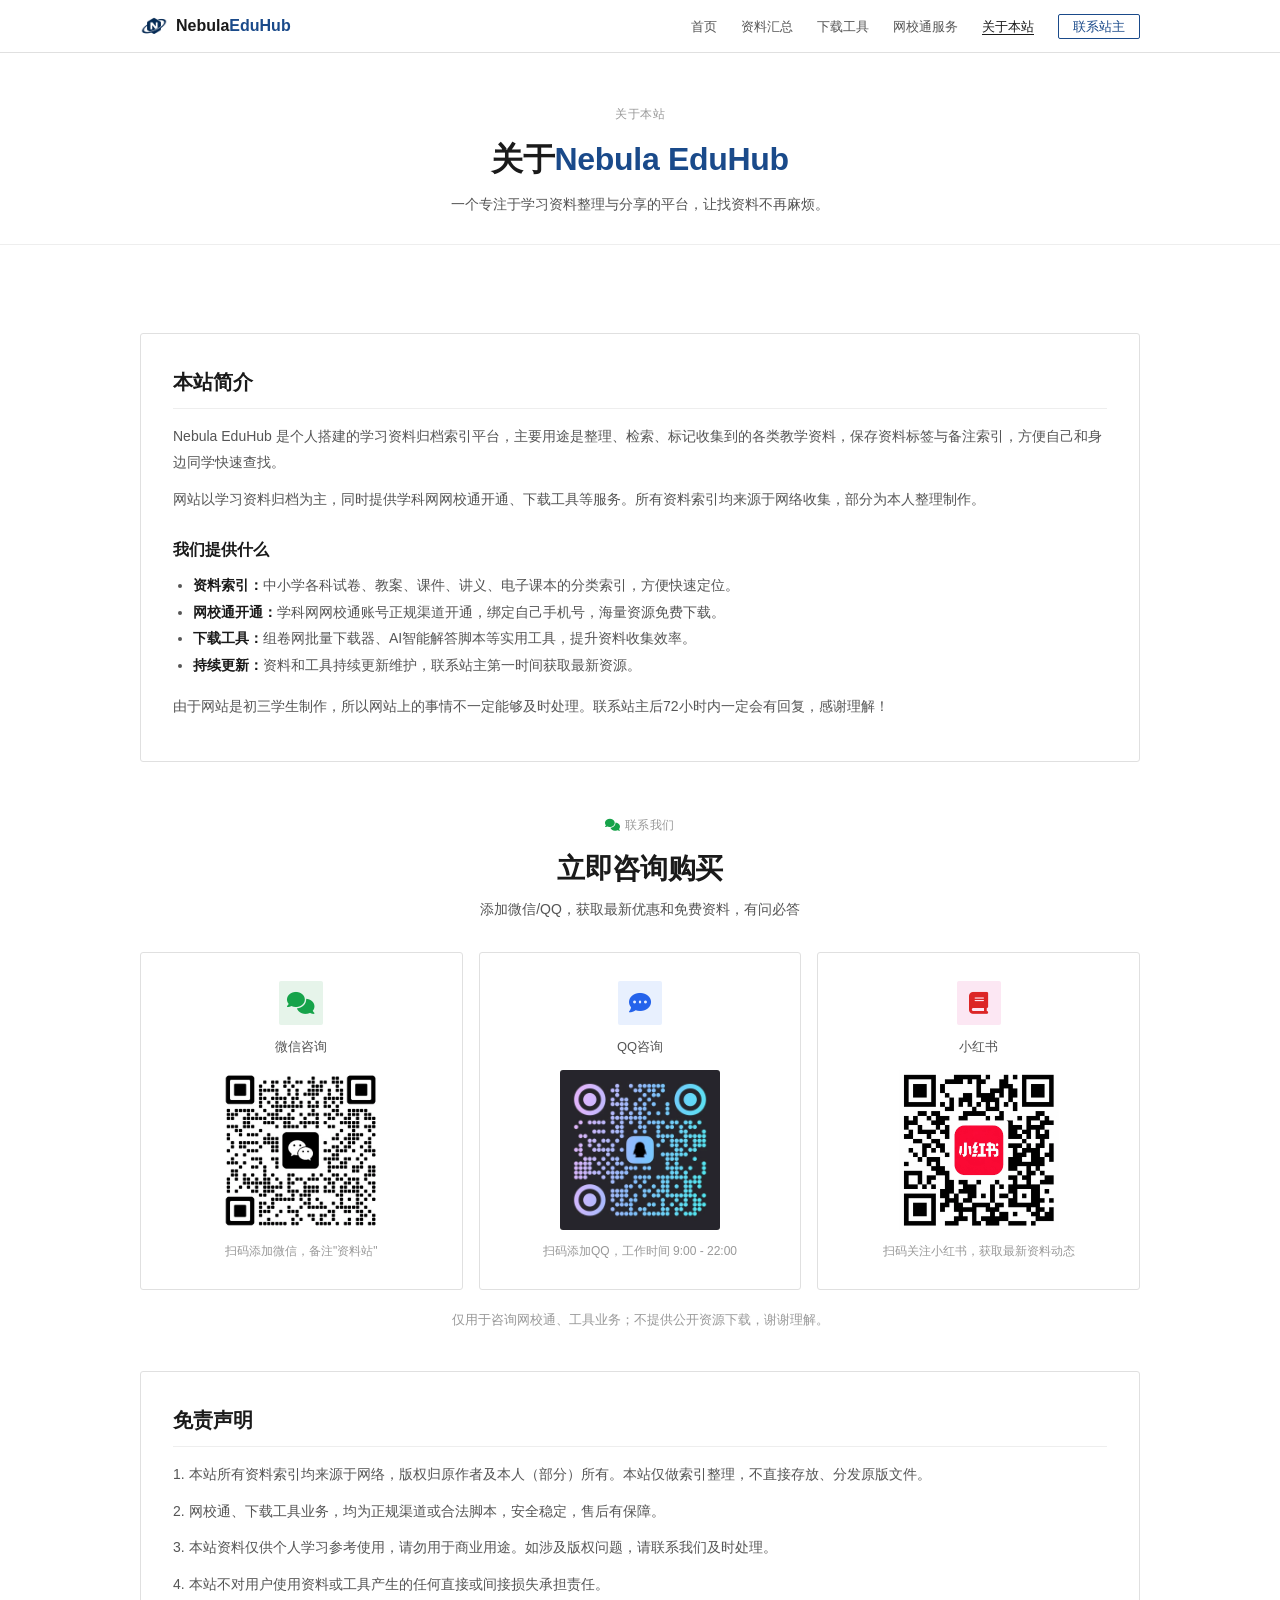
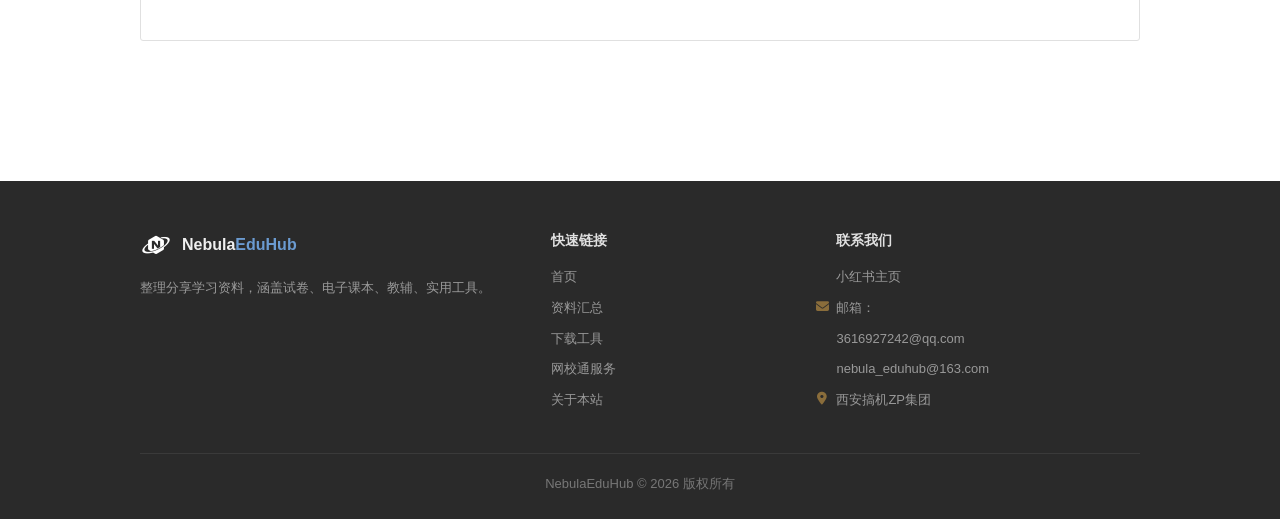
==== commit 288b3371: "更新 about.html" ====
--- a/about.html
+++ b/about.html
@@ -9,12 +9,12 @@
     <link rel="icon" href="favicon.ico?v=5" type="image/x-icon">
     <link rel="shortcut icon" href="favicon.ico?v=5" type="image/x-icon">
     <link rel="apple-touch-icon" href="apple-touch-icon-light.png?v=3">
-<script src="js/favicon.js"></script>    <link rel="stylesheet" href="css/style.css">
+    <script src="js/favicon.js"></script>
+    <link rel="stylesheet" href="css/style.css">
     <link href="https://cdnjs.cloudflare.com/ajax/libs/font-awesome/6.7.2/css/all.min.css" rel="stylesheet">
 </head>
 <body>
 
-<!-- 导航栏 -->
 <nav class="navbar">
     <div class="container nav-inner">
         <a href="index.html" class="logo">
@@ -33,7 +33,6 @@
     </div>
 </nav>
 
-<!-- 页面标题 -->
 <section class="page-hero">
     <div class="container">
         <div class="badge">关于本站</div>
@@ -42,7 +41,6 @@
     </div>
 </section>
 
-<!-- 关于内容 -->
 <section class="section mt-0">
     <div class="container">
         <div class="about-content">
@@ -97,14 +95,13 @@
         <div class="about-content mt-40">
             <h3>免责声明</h3>
             <p>1. 本站所有资料索引均来源于网络，版权归原作者及本人（部分）所有。本站仅做索引整理，不直接存放、分发原版文件。</p>
-            <p>2. 网校通、下载工具业务，均为官方正规渠道或合法脚本，安全稳定，售后有保障。</p>
+            <p>2. 网校通、下载工具业务，均为正规渠道或合法脚本，安全稳定，售后有保障。</p>
             <p>3. 本站资料仅供个人学习参考使用，请勿用于商业用途。如涉及版权问题，请联系我们及时处理。</p>
             <p>4. 本站不对用户使用资料或工具产生的任何直接或间接损失承担责任。</p>
         </div>
     </div>
 </section>
 
-<!-- 页脚 -->
 <footer class="footer-new">
     <div class="container">
         <div class="footer-grid">
@@ -128,7 +125,7 @@
             <div class="footer-col">
                 <h4 class="footer-title">联系我们</h4>
                 <ul class="footer-list">
-                    <li><a href="https://xhslink.cn/m/9GySSeTyLFQ" target="_blank">小红书主页</a></li>
+                    <li><a href="https://xhslink.cn/m/9GySSeTyLFQ" target="_blank" rel="noopener noreferrer">小红书主页</a></li>
                     <li><i class="fa-solid fa-envelope footer-icon"></i>邮箱：</li>
                     <li><a href="mailto:3616927242@qq.com">3616927242@qq.com</a></li>
                     <li>nebula_eduhub@163.com</li>
--- a/css/style.css
+++ b/css/style.css
@@ -1,4 +1,4 @@
-/* ===== Nebula EduHub 统一样式（资深老程序员重构版） ===== */
+/* Nebula EduHub style */
 * { margin: 0; padding: 0; box-sizing: border-box; }
 
 :root {
@@ -21,6 +21,10 @@
   --danger: #c0392b;
   --radius: 3px;
   --radius-xs: 2px;
+  --radius-sm: 4px;
+  --radius-md: 6px;
+  --radius-lg: 10px;
+  --radius-pill: 20px;
   --container-max: 1040px;
   --nav-height: 52px;
 }
@@ -44,7 +48,7 @@
 a { color: var(--primary); text-decoration: none; }
 a:hover { text-decoration: underline; }
 
-/* ===== 导航栏 ===== */
+/* 导航栏 */
 .navbar {
   background: #fff;
   border-bottom: 1px solid var(--border);
@@ -118,7 +122,7 @@
   padding: 4px 8px;
 }
 
-/* ===== 页面标题区 ===== */
+/* 页面标题区 */
 .page-hero {
   padding: 48px 0 28px;
   text-align: center;
@@ -147,7 +151,7 @@
   margin: 0 auto;
 }
 
-/* ===== Hero（首页用，保持原样） ===== */
+/* 首屏 */
 .hero {
   position: relative;
   min-height: calc(100vh - var(--nav-height));
@@ -176,7 +180,7 @@
   background: var(--primary-light);
   color: var(--primary);
   padding: 5px 14px;
-  border-radius: 20px;
+  border-radius: var(--radius-pill);
   font-size: 13px;
   font-weight: 600;
   margin-bottom: 20px;
@@ -210,7 +214,7 @@
   flex-wrap: wrap;
 }
 
-/* ===== 按钮 ===== */
+/* 按钮 */
 .btn {
   display: inline-flex;
   align-items: center;
@@ -252,7 +256,7 @@
 .btn-accent:hover { background: var(--accent-dark); border-color: var(--accent-dark); }
 .btn-sm { padding: 7px 16px; font-size: 13px; }
 
-/* ===== 数据统计 ===== */
+/* 数据统计 */
 .stats {
   display: grid;
   grid-template-columns: repeat(3, 1fr);
@@ -277,7 +281,7 @@
 .stat-number sup { font-size: 14px; vertical-align: super; }
 .stat-label { font-size: 13px; color: var(--text-secondary); }
 
-/* ===== 区块通用 ===== */
+/* 区块通用 */
 .section { padding: 56px 0; }
 .section-tight { padding-top: 12px; }
 .section-alt {
@@ -303,7 +307,7 @@
 }
 .section-desc { font-size: 14px; color: var(--text-secondary); }
 
-/* ===== 主推产品卡 ===== */
+/* 主推产品卡 */
 .featured-card {
   background: var(--card);
   border: 1px solid var(--border);
@@ -373,7 +377,7 @@
   padding: 8px 16px;
 }
 
-/* ===== 筛选标签 ===== */
+/* 筛选标签 */
 .filter-tabs {
   display: flex;
   gap: 8px;
@@ -428,7 +432,7 @@
 }
 .filter-bar .btn { align-self: flex-end; }
 
-/* ===== 资料卡片网格 ===== */
+/* 资料卡片网格 */
 .resource-grid {
   display: grid;
   grid-template-columns: repeat(3, 1fr);
@@ -527,7 +531,7 @@
 .text-pink   { color: #db2777; }
 .text-red    { color: #dc2626; }
 
-/* ===== 价格表 ===== */
+/* 价格表 */
 .pricing-wrap {
   background: white;
   border: 1px solid var(--border);
@@ -601,7 +605,7 @@
 .package-card li::before { content: '✓'; color: var(--success); font-weight: 600; }
 .package-card .btn { width: 100%; justify-content: center; }
 
-/* ===== 工具卡片 ===== */
+/* 工具卡片 */
 .tool-grid {
   display: grid;
   grid-template-columns: repeat(3, 1fr);
@@ -661,7 +665,7 @@
 .tool-price { font-size: 16px; font-weight: 600; color: var(--accent-dark); }
 .tool-price small { font-size: 12px; font-weight: 500; color: var(--text-muted); }
 
-/* ===== 流程步骤 ===== */
+/* 流程步骤 */
 .steps {
   display: grid;
   grid-template-columns: repeat(4, 1fr);
@@ -690,7 +694,7 @@
 .step-card h4 { font-size: 15px; font-weight: 600; margin-bottom: 6px; }
 .step-card p { font-size: 12px; color: var(--text-secondary); line-height: 1.6; }
 
-/* ===== 联系卡片 ===== */
+/* 联系卡片 */
 .contact-grid {
   display: grid;
   grid-template-columns: repeat(3, 1fr);
@@ -817,7 +821,7 @@
   border-radius: var(--radius);
 }
 
-/* ===== 页脚 ===== */
+/* 页脚 */
 .footer-new {
   background: #2a2a2a;
   color: #999;
@@ -872,7 +876,7 @@
   text-align: center;
 }
 
-/* ===== 近日动态卡片 ===== */
+/* 近日动态卡片 */
 .news-grid {
   display: grid;
   grid-template-columns: repeat(3, 1fr);
@@ -880,7 +884,7 @@
 }
 .news-card {
   background: #fff;
-  border-radius: 10px;
+  border-radius: var(--radius-lg);
   overflow: hidden;
   transition: all .25s ease;
   display: flex;
@@ -910,7 +914,7 @@
   top: 14px;
   right: 14px;
   padding: 4px 12px;
-  border-radius: 4px;
+  border-radius: var(--radius-sm);
   font-size: 12px;
   font-weight: 600;
   color: white;
@@ -966,7 +970,7 @@
 @media (max-width: 640px) {
   .news-grid { grid-template-columns: 1fr; }
 }
-/* ===== 资料卡片（资料汇总/首页通用）===== */
+/* 资料卡片 */
 .material-grid {
   display: grid;
   grid-template-columns: repeat(3, 1fr);
@@ -975,7 +979,7 @@
 .material-card {
   background: #fff;
   border: 1px solid #e0e7ef;
-  border-radius: 6px;
+  border-radius: var(--radius-md);
   overflow: hidden;
   display: flex;
   flex-direction: column;
@@ -1043,7 +1047,7 @@
 .material-btn {
   flex: 1;
   padding: 7px 0;
-  border-radius: 4px;
+  border-radius: var(--radius-sm);
   font-size: 12px;
   font-weight: 500;
   text-decoration: none;
@@ -1084,7 +1088,7 @@
 @media (max-width: 640px) {
   .material-grid { grid-template-columns: 1fr; }
 }
-/* ===== 工具类 ===== */
+/* 工具类 */
 .text-center { text-align: center; }
 .mt-0 { margin-top: 0 !important; }
 .mt-20 { margin-top: 20px; }
@@ -1205,7 +1209,7 @@
   color: #be185d;
 }
 .grid-full { grid-column: 1 / -1; }
-/* ===== 响应式 ===== */
+/* 响应式 */
 @media (max-width: 900px) {
   .resource-grid, .tool-grid, .contact-grid, .package-grid {
     grid-template-columns: repeat(2, 1fr);
@@ -1231,7 +1235,7 @@
   }
   .nav-links.mobile-open .nav-cta { display: inline-block; margin-top: 4px; }
   .hero h1 { font-size: 30px; }
-  .hero { padding: 40px 0 30px; }
+  .hero { padding: 40px 0 30px; min-height: auto; }
   .page-hero h1 { font-size: 26px; }
   .stats { grid-template-columns: 1fr; gap: 12px; }
   .resource-grid, .tool-grid, .contact-grid, .steps, .package-grid {
@@ -1254,7 +1258,7 @@
 }
 
 
-/* ===== 资料汇总页（search.html）专属样式 ===== */
+/* 资料汇总页 */
 .material-grid {
             display: grid;
             grid-template-columns: repeat(3, 1fr);
@@ -1263,7 +1267,7 @@
         .material-card {
             background: #fff;
             border: 1px solid #e0e7ef;
-            border-radius: 6px;
+            border-radius: var(--radius-md);
             overflow: hidden;
             display: flex;
             flex-direction: column;
@@ -1331,7 +1335,7 @@
         .material-btn {
             flex: 1;
             padding: 7px 0;
-            border-radius: 4px;
+            border-radius: var(--radius-sm);
             font-size: 12px;
             font-weight: 500;
             text-decoration: none;
